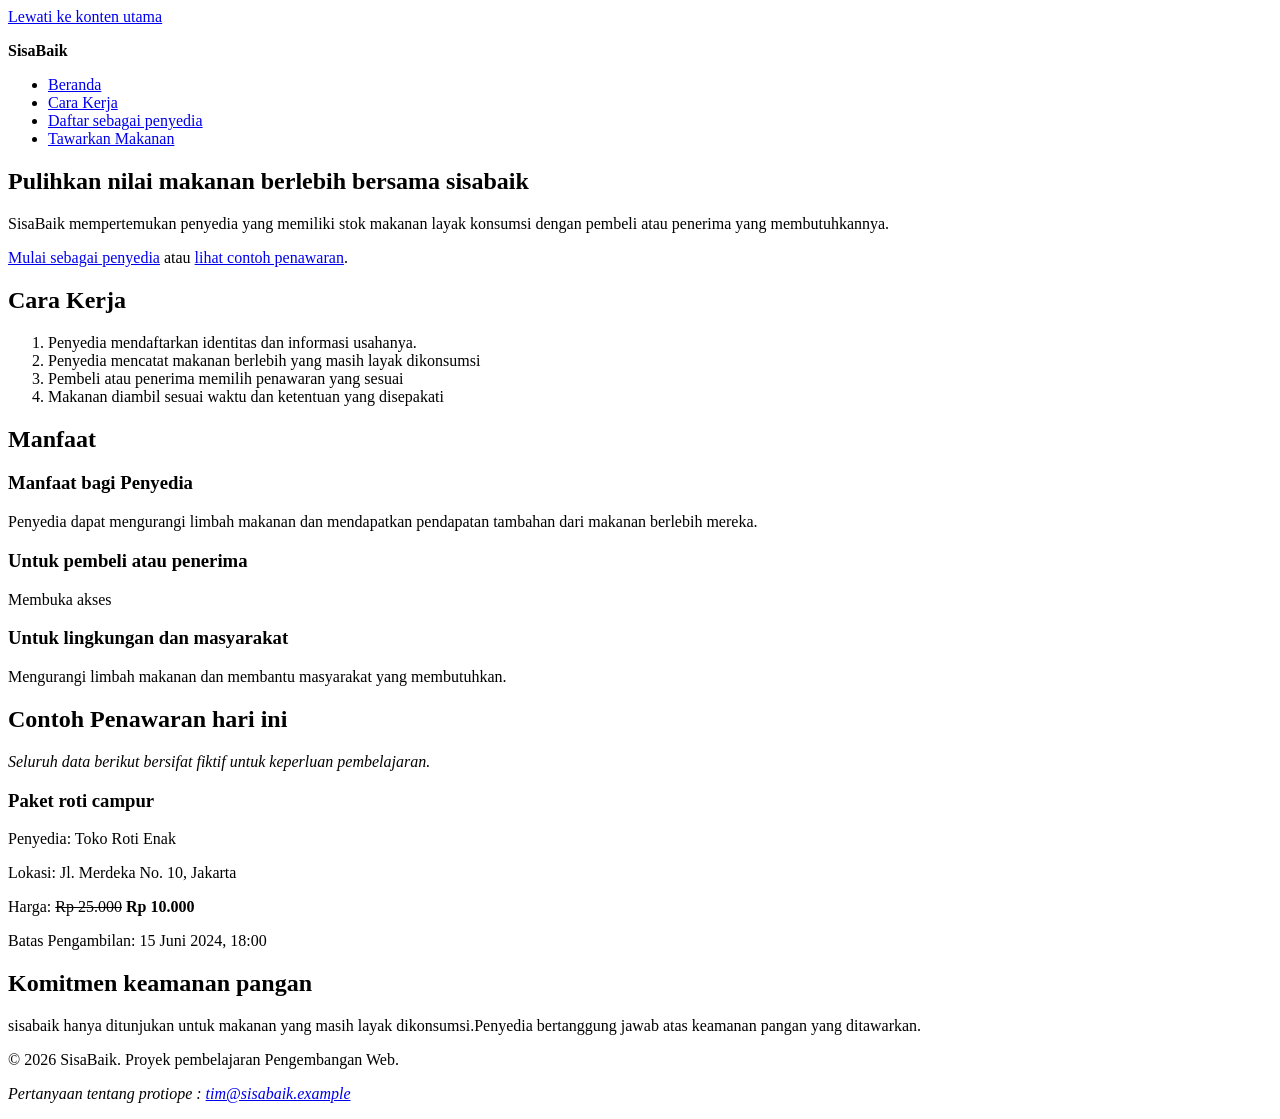
==== index.html @ 89fee858 "feat: add semantic sisabaik information page" ====
<!DOCTYPE html>
<html lang="id">
    <head
    <meta charset="UTF-8">
    <meta name="viewport" content="width=device-width, initial-scale=1.0">
    <meta
    name="description" content="SisaBaik membantu penyedia menawarkan makanan berlebih agar tetap bernilai, terjangkau, dan tidak terbuang">
    <title>Beranda | SisaBaik</title>
    </head>
    <body>
        <a href="#Konten-utama">Lewati ke konten utama</a>

        <header>
            <p><strong>SisaBaik</strong></p>
            <nav aria-label="Navigasi utama">
                <ul>
                    <li><a href="index.html" aria-current="page">Beranda</a></li>
                    <li><a href="#cara-kerja">Cara Kerja</a></li>
                    <li><a href="daftar-penyedia.html">Daftar sebagai penyedia</a></li>
                    <li><a href="tawarkan-makanan.html">Tawarkan Makanan</a></li>
                </ul>
            </nav>
        </header>

        <main id="Konten-utama" tabindex="-1">
            <section aria-labelledby="judul-utama">
                <h1 id="judul-utama">Pulihkan nilai makanan berlebih bersama sisabaik</h1>
                <p>SisaBaik mempertemukan penyedia yang memiliki stok makanan layak konsumsi dengan pembeli atau penerima yang membutuhkannya.</p>
                <p>
                    <a href="daftar-penyedia.html">Mulai sebagai penyedia</a> atau <a href="penawaran-contoh.html">lihat contoh penawaran</a>.
                </p>
            </section>

            <section id="cara-kerja" aria-labelledby="judul-cara-kerja">
                <h2 id="judul-cara-kerja">Cara Kerja</h2>
                <ol>
                    <li>Penyedia mendaftarkan identitas dan informasi usahanya.</li>
                    <li>Penyedia mencatat makanan berlebih yang masih layak dikonsumsi</li>
                    <li>Pembeli atau penerima memilih penawaran yang sesuai</li>
                    <li>Makanan diambil sesuai waktu dan ketentuan yang disepakati</li>
                </ol>
            </section>

            <section aria-labelledby="judul-manfaat">
                <h2 id ="judul-manfaat">Manfaat</h2>

                <article>
                    <h3>Manfaat bagi Penyedia</h3>
                    <p>Penyedia dapat mengurangi limbah makanan dan mendapatkan pendapatan tambahan dari makanan berlebih mereka.</p>       
                </article>

            </article>
            <h3>Untuk pembeli atau penerima</h3>
            <p>Membuka akses</p>
        </article>

        <article>
            <h3>Untuk lingkungan dan masyarakat</h3>
            <p>Mengurangi limbah makanan dan membantu masyarakat yang membutuhkan.</p>
        </article>
            </section>

            <section id="penawaran-contoh" aria-labelledby="judul-penawaran-contoh">
                <h2 id="judul-penawaran-contoh">Contoh Penawaran hari ini</h2>
                <p><em>Seluruh data berikut bersifat fiktif untuk keperluan pembelajaran.</em></p>  

                <article>
                    <h3>Paket roti campur</h3>
                    <p>Penyedia: Toko Roti Enak</p>
                    <p>Lokasi: Jl. Merdeka No. 10, Jakarta</p>
                    <p>Harga: <del>Rp 25.000</del> <strong>Rp 10.000</strong></p>
                    <p> Batas Pengambilan:
                        <time datetime="2024-06-15T18:00">15 Juni 2024, 18:00</time>
                    </p>
                </article>
            </section>

            <section aria-labelledby="judul-keamanan">
                <h2 id="judul-keamanan">Komitmen keamanan pangan</h2>
                <p>sisabaik hanya ditunjukan untuk makanan yang masih layak dikonsumsi.Penyedia bertanggung jawab atas keamanan pangan yang ditawarkan.</p>
                </section>
        </main>

        <footer>
            <p>&copy; 2026 SisaBaik. Proyek pembelajaran Pengembangan Web.</p>
            <address>
                <p>Pertanyaan tentang protiope : <a href="mailto:tim@sisabaik.example">tim@sisabaik.example</a>
                    </address>
        </footer>
    </body>
</html>
                    
                


                
            </section>
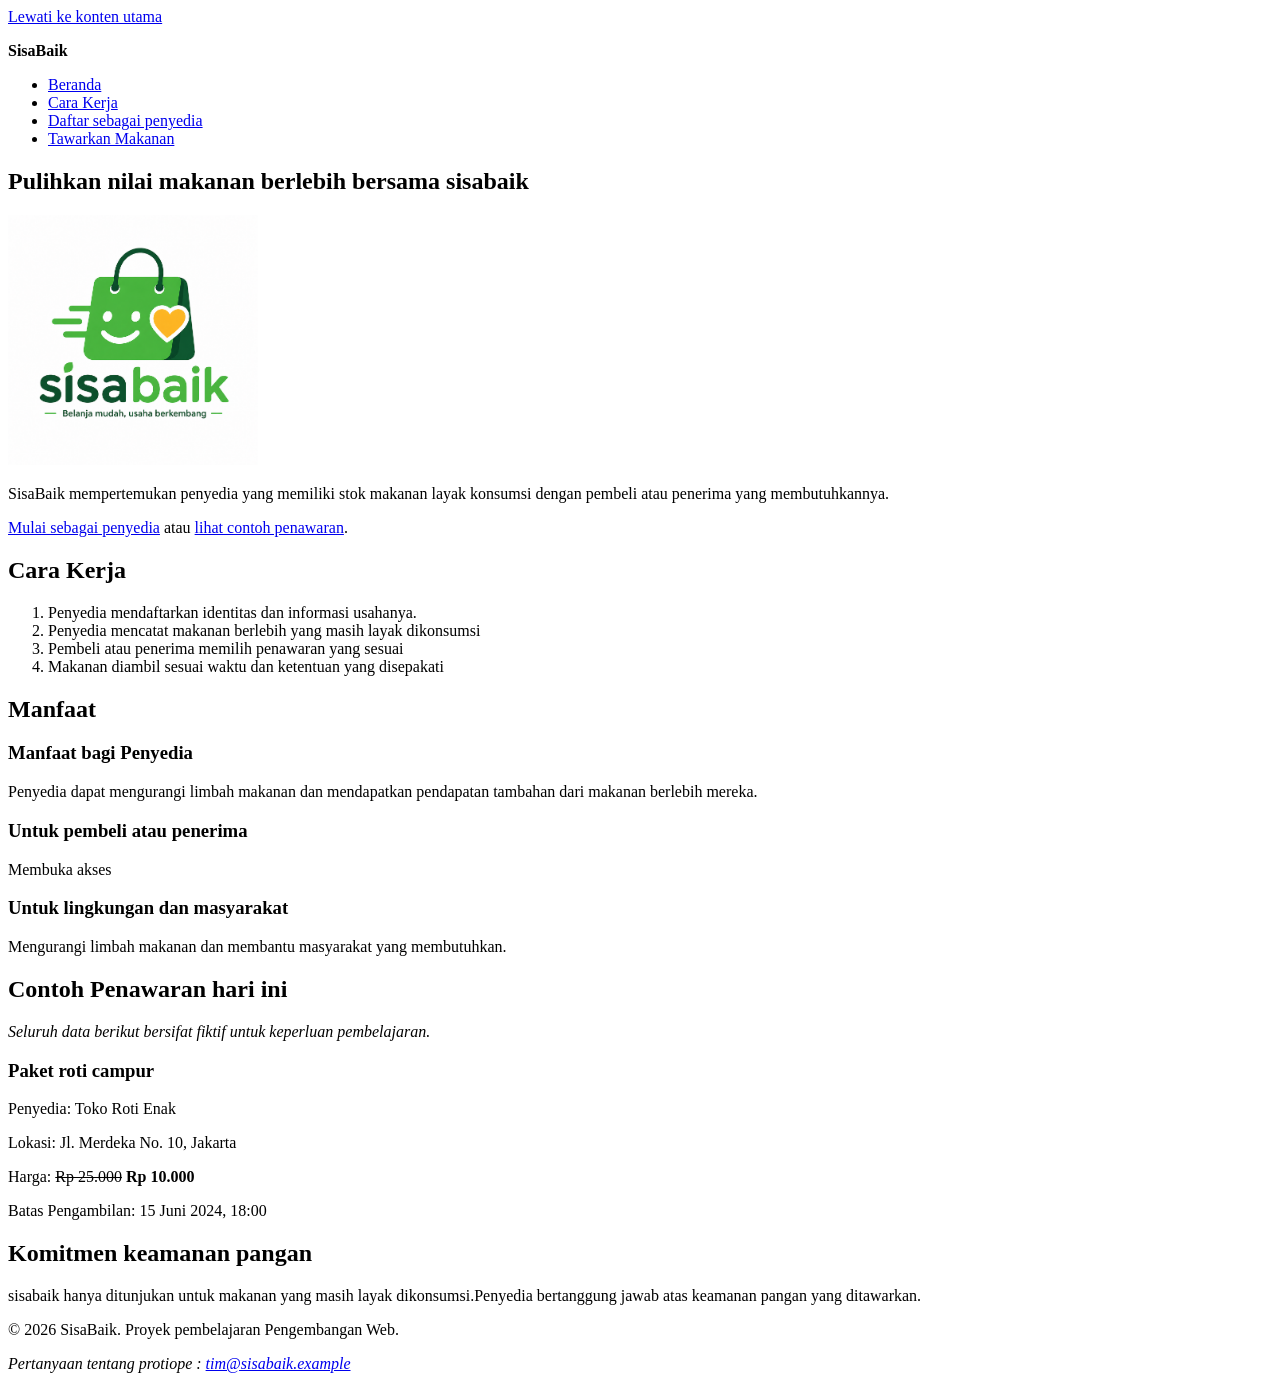
==== commit 687ed889: "fix bug" ====
--- a/index.html
+++ b/index.html
@@ -1,6 +1,6 @@
 <!DOCTYPE html>
 <html lang="id">
-    <head
+    <head>
     <meta charset="UTF-8">
     <meta name="viewport" content="width=device-width, initial-scale=1.0">
     <meta
@@ -25,6 +25,7 @@
         <main id="Konten-utama" tabindex="-1">
             <section aria-labelledby="judul-utama">
                 <h1 id="judul-utama">Pulihkan nilai makanan berlebih bersama sisabaik</h1>
+                <img src="images/logo-sisabaik.png" alt="Logo SisaBaik" width="250">
                 <p>SisaBaik mempertemukan penyedia yang memiliki stok makanan layak konsumsi dengan pembeli atau penerima yang membutuhkannya.</p>
                 <p>
                     <a href="daftar-penyedia.html">Mulai sebagai penyedia</a> atau <a href="penawaran-contoh.html">lihat contoh penawaran</a>.
@@ -49,7 +50,7 @@
                     <p>Penyedia dapat mengurangi limbah makanan dan mendapatkan pendapatan tambahan dari makanan berlebih mereka.</p>       
                 </article>
 
-            </article>
+            <article>
             <h3>Untuk pembeli atau penerima</h3>
             <p>Membuka akses</p>
         </article>
@@ -94,4 +95,4 @@
 
 
                 
-            </section>+            
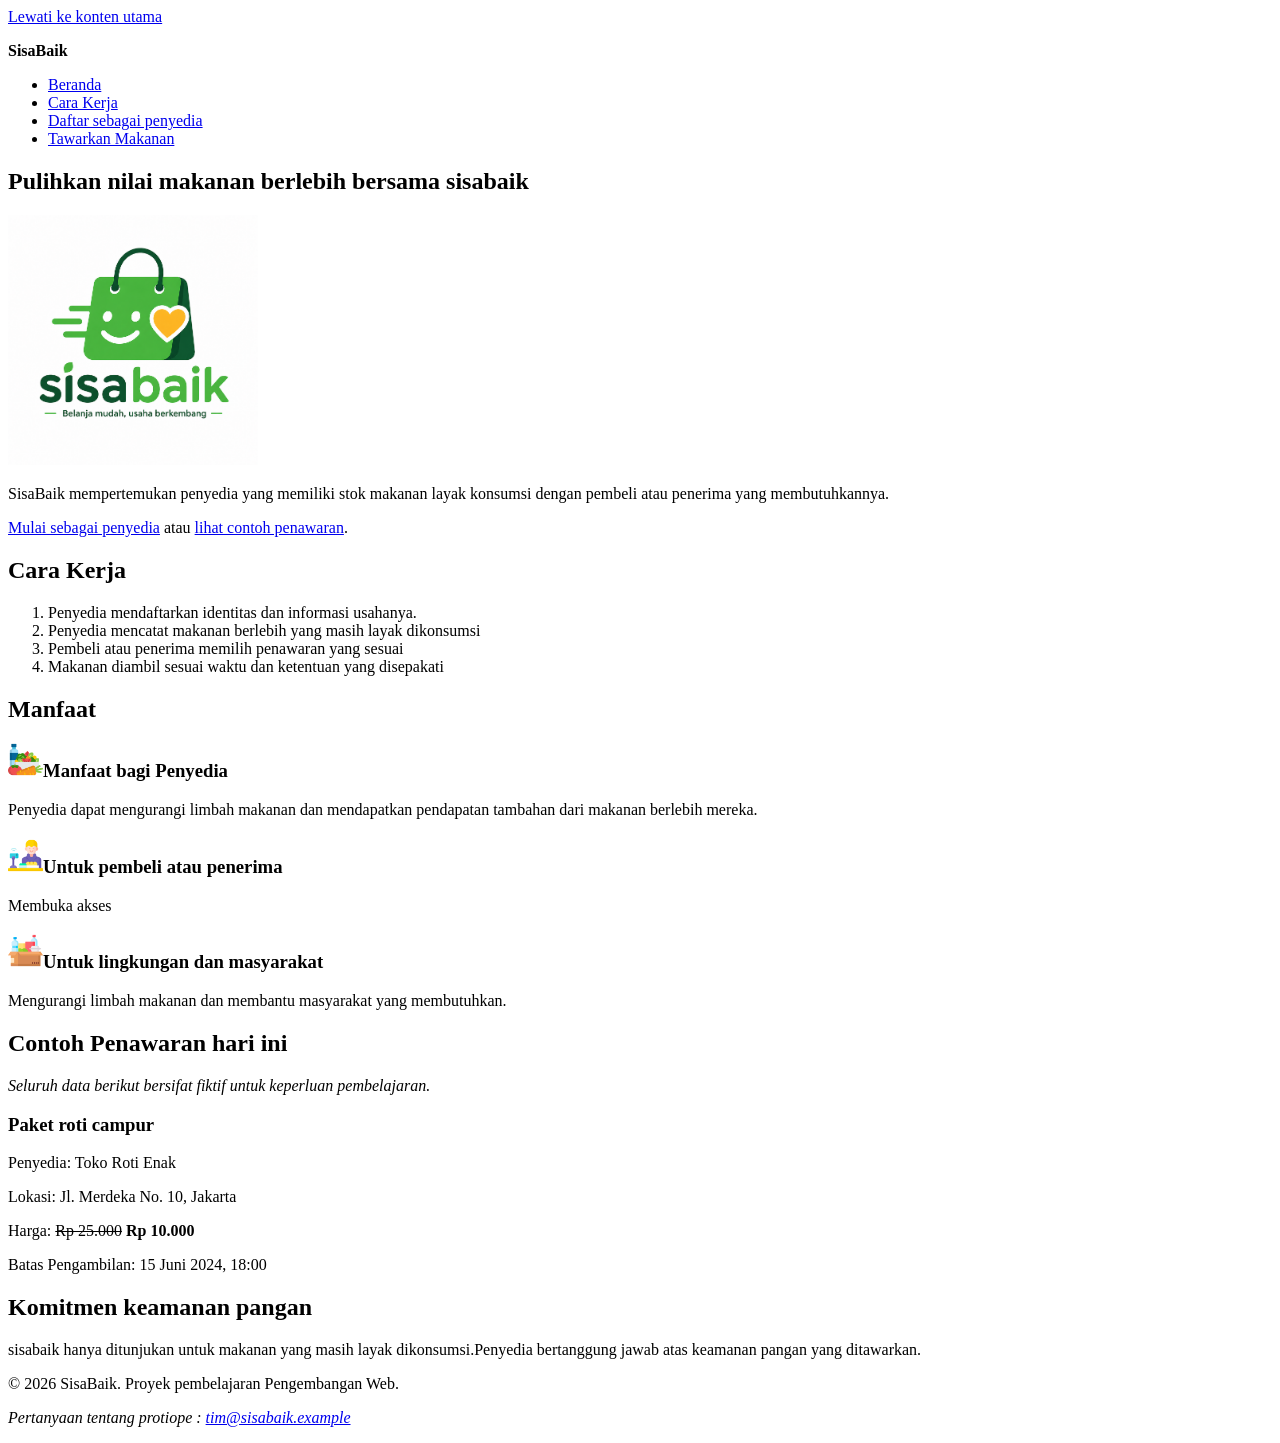
==== commit b814fc32: "fix error" ====
--- a/index.html
+++ b/index.html
@@ -46,17 +46,17 @@
                 <h2 id ="judul-manfaat">Manfaat</h2>
 
                 <article>
-                    <h3>Manfaat bagi Penyedia</h3>
+                    <h3><img src="images/manfaat.png" alt="Logo SisaBaik" width="35">Manfaat bagi Penyedia</h3>
                     <p>Penyedia dapat mengurangi limbah makanan dan mendapatkan pendapatan tambahan dari makanan berlebih mereka.</p>       
                 </article>
 
             <article>
-            <h3>Untuk pembeli atau penerima</h3>
+            <h3><img src="images/pembeli.png" alt="Logo SisaBaik" width="35">Untuk pembeli atau penerima</h3>
             <p>Membuka akses</p>
         </article>
 
         <article>
-            <h3>Untuk lingkungan dan masyarakat</h3>
+            <h3><img src="images/lingkungan.png" alt="Lingkungan" width="35">Untuk lingkungan dan masyarakat</h3>
             <p>Mengurangi limbah makanan dan membantu masyarakat yang membutuhkan.</p>
         </article>
             </section>
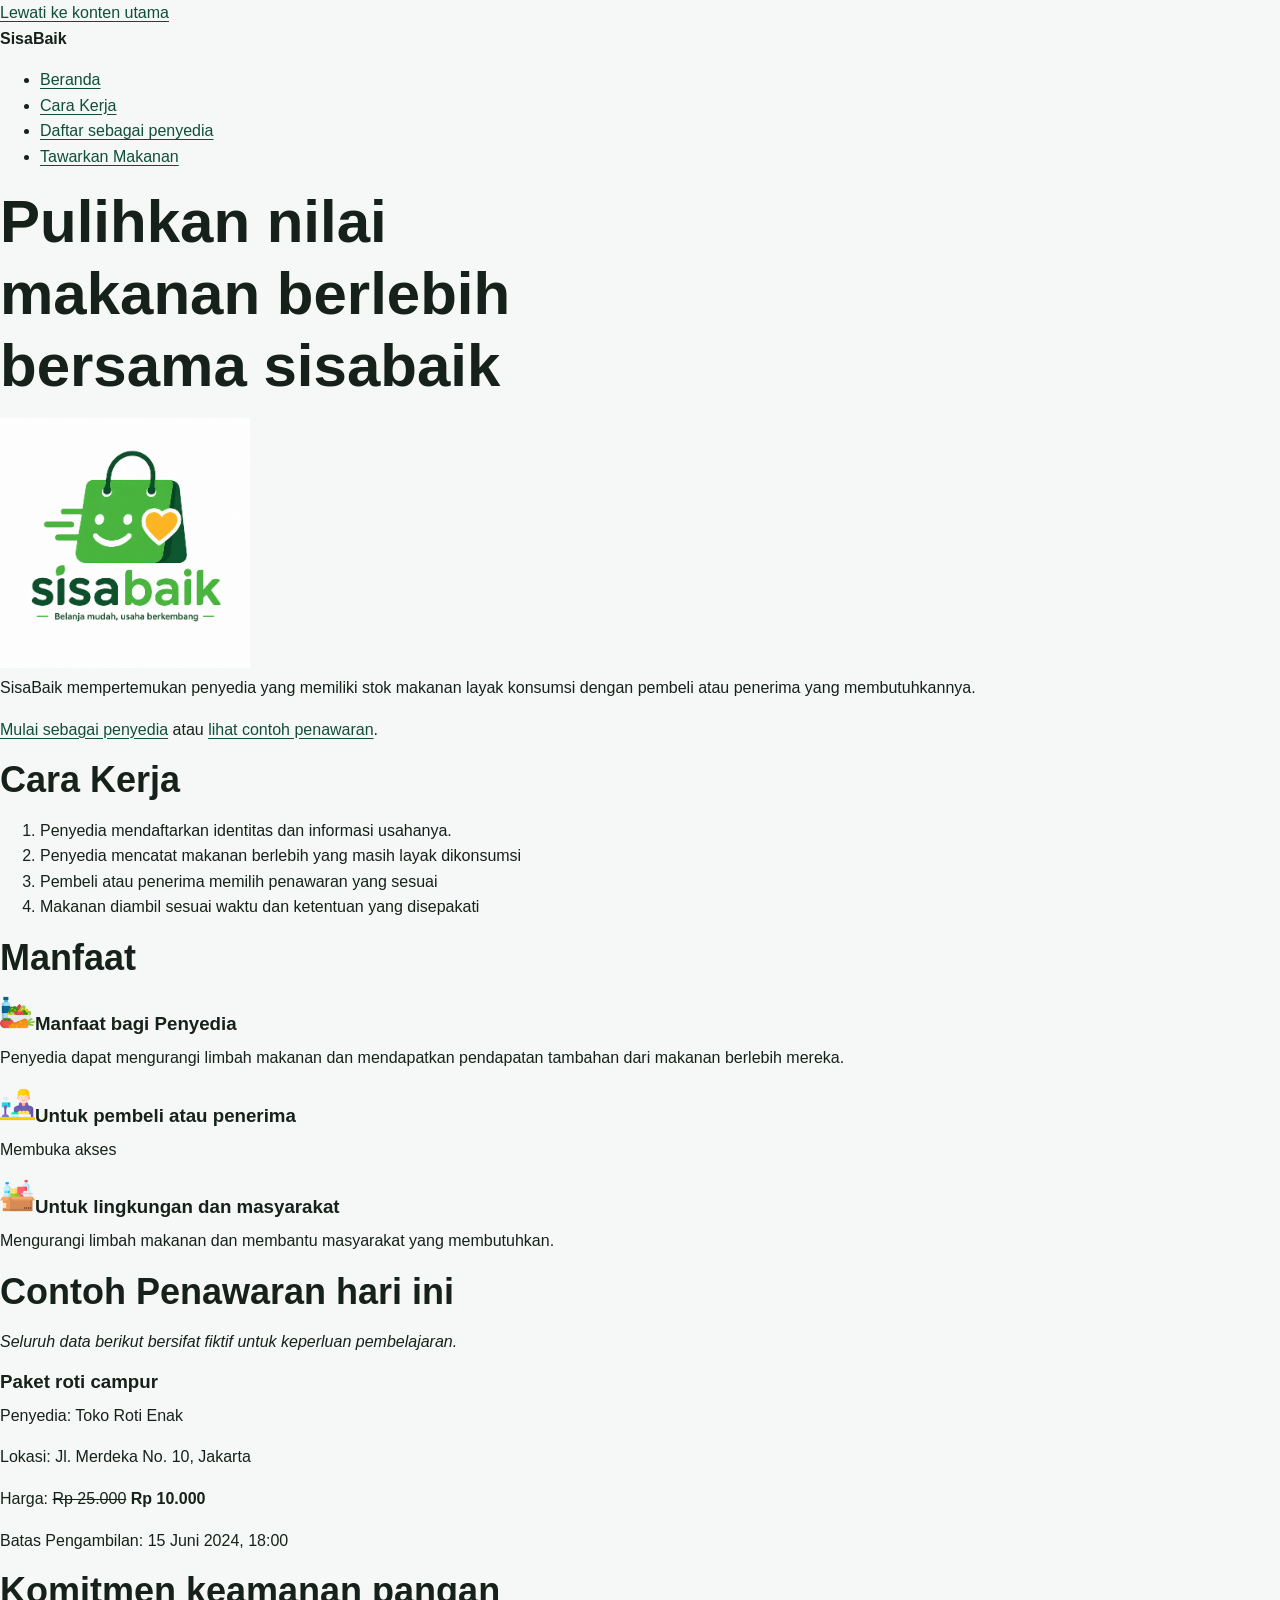
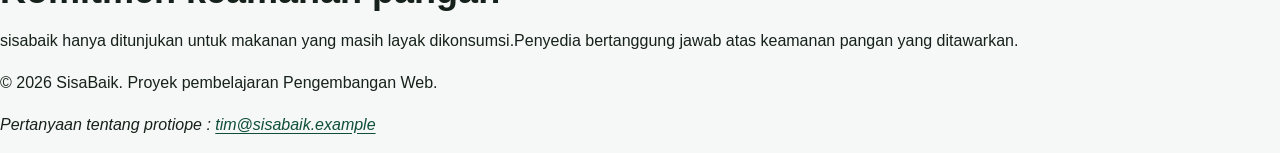
==== commit 5ba1cecd: "feat: add responsive SisaBaik Visual System" ====
--- a/index.html
+++ b/index.html
@@ -6,6 +6,7 @@
     <meta
     name="description" content="SisaBaik membantu penyedia menawarkan makanan berlebih agar tetap bernilai, terjangkau, dan tidak terbuang">
     <title>Beranda | SisaBaik</title>
+    <link rel="stylesheet" href="styles.css">
     </head>
     <body>
         <a href="#Konten-utama">Lewati ke konten utama</a>
--- a/styles.css
+++ b/styles.css
@@ -0,0 +1,422 @@
+:root{
+    --color-primary: #176b4d;
+    --color-primary-dark: #0f4f39;
+    --color-primary-soft: #e8f5ef;
+    --color-accent: #f2b84b;
+    --color-text: #17211b;
+    --color-muted: #52615a;
+    --color-surface: #ffffff;
+    --color-background: #f5f8f6;
+    --color-border: #cbd8d1;
+    --color-danger: #a52a2a;
+    --shadow-card: 0 0.5rem 1.5rem rgb(23 33 27 / 10%);
+    --radius-small: 0.5 rem;
+    --radius-medium: 0.9 rem;
+    --radius-large: 1.4 rem;
+    --content-width: 72rem;
+}
+
+*,
+*::before,
+*::after {
+    box-sizing: border-box;
+}   
+
+html {
+    scroll-behavior: smooth;
+}
+
+body {
+    margin: 0;
+    background: var(--color-background);
+    color: var(--color-text);
+    font-family: Arial, Helvetica, sans-serif;
+    font-size: 1rem;
+    line-height: 1.6;
+}
+
+h1,
+h2,
+h3,
+p{
+    margin-block-start: 0;
+}
+
+h1,
+h2,
+h3 {
+    line-height: 1.2;
+}
+
+h1 {
+    max-width: 18ch;
+    margin-block-end: 1rem;
+    font-size: clamp(2rem, 7vw, 3.75rem);
+}
+
+h2 {
+    margin-block-end: 1rem;
+    font-size: clamp(1.5rem, 4vw, 2.25rem);
+}
+
+h3 {
+    margin-block-end: 0.6rem;
+    font-size: 1.2 rem;
+}
+
+a {
+    color: var(--color-primary-dark);
+    text-underline-offset: 0.2em;
+}
+
+a:hover {
+    text-decoration-thickness: 0.18em;
+}
+
+:focus-visible {
+    outline: 0.2rem solid var(--color-accent);
+    outline-offset: 0.2rem;
+}
+
+.skip-link {
+    position:absolute;
+    inset-block-start: 0.5rem;
+    inset-inline-start: 0.5rem;
+    z-index: 100;
+    padding: 0.7rem 1rem;
+    border-radius: var(--radius-small);
+    background: var(--color-text);
+    color: var(--color-surface);
+    transform: translateY(-180%);
+}
+
+.skip-link:focus {
+    transform: translateY(0);
+}
+
+.container {
+    width: min(100% -2rem. var(--content-width));
+    margin-inline: auto;
+}
+
+.site-header {
+    background: var(--color-surface);
+    border-block-end: 0.0625rem solid var(--color-border);
+}
+
+.header-layout {
+    display: flex;
+    flex-direction: column;
+    gap: 0.75rem;
+    padding-block: 1rem;
+}
+
+.brand {
+    margin: 0;
+    color:var(--color-primary-dark);
+    font-size: 1.4rem;
+    font-weight: 700;
+}
+
+.nav-list {
+    display: flex;
+    flex-wrap: wrap;
+    gap 0.5rem 1 rem;
+    margin: 0;
+    padding: 0;
+    list-style: none;
+}
+
+.nav-list a {
+    display: inline-block;
+    padding-block: 0.35rem;
+    font-weight: 700;
+}
+
+.nav-list a[aria-current="page"] {
+    color: var(--color-primary);
+    text-decoration-thickness: 0.2rem ;
+}
+
+.hero {
+    padding-block: clamp(3rem, 10vw, 7rem);
+    background: linear-gradient(135deg, rgb(232 245 239 / 95%), rgb(255 255 255 / 92%));
+}
+
+.hero-layout {
+     display: grid;
+     gap: 2rem;
+     align-items: center;
+}
+
+.eyebrow {
+    margin-block-end: 0.5rem;
+    color: var(--color-primary-dark);
+    font-weight: 700;
+    letter-spacing: 0.05em;
+    text-transform: uppercase;
+}
+
+.lead {
+    max-width: 62ch;
+    color: var(--color-muted);
+    font-size: 1.1rem;
+}
+
+.hero-panel {
+    padding: 1.5rem;
+    border: 0.0625rem solid var(--color-border);
+    border-radius: var(--radius-large);
+    background: var(--color-surface);
+    box-shadow: var(--shadow-card);
+}
+
+.hero-panel strong {
+    display: block;
+    color: var(--color-primary-dark);
+    font-size: 2rem;
+}
+
+.button-group,
+.form-actions {
+    display: flex;
+    flex-wrap: wrap;
+    gap: 0.75rem;
+    align-items: center;
+}
+
+.button {
+    display: inline-block;
+    padding: 0.75rem 1rem;
+    border: 0.125rem solid var(--color-primary);
+    border-radius: var(--radius-small);
+    background: var(--color-primary);
+    color: var(--color-surface);
+    font: inherit;
+    font-weight: 700;
+    line-height: 1.2;
+    text-decoration: none;
+    cursor: pointer;
+}
+
+.button:hover {
+    background: var(--color-primary-dark);
+    background-color: var(--color-primary-dark);
+}
+
+.button-secondary {
+    background: transparent;
+    color: var(--color-primary-dark);
+}
+
+.section {
+    padding-block: clamp(2.5rem, 7vw, 5rem);
+}
+
+.section-alt {
+    background: var(--color-surface);
+}
+
+.section-intro {
+    max-width: 65ch;
+    color: var(--color-muted);
+}
+
+.steps-grid,
+.benefit-grid,
+.offer-grid {
+    display: grid;
+    grid-template-columns: 1fr;
+    gap: 1rem;
+}
+
+.card {
+    padding: 1.25rem;
+    border: 0.0625rem solid var(--color-border);
+    border-radius: var(--radius-medium);
+    background: var(--color-surface);
+    box-shadow: var(--shadow-card);
+}
+
+.step-number {
+    display: inline-grid;
+    width: 2.25rem;
+    height: 2.25rem;
+    margin-block-end: 0.75rem;
+    place-items: center;
+    border-radius: 50%;
+    background: var(--color-primary-soft);
+    color: var(--color-primary-dark);
+    font-weight: 700;
+}
+
+.offer-card {
+    display: flex;
+    flex-direction: column;
+    overflow: hidden;
+    border: 0.0625rem solid var(--color-border);
+    border-radius: var(--radius-medium);
+    background: var(--color-surface);
+    box-shadow: var(--shadow-card);
+}
+
+.offer-card__visual {
+    min-height: 8rem;
+    background: linear-gradient(135deg, var(--color-primary), var(--color-primary-dark));
+}
+
+.offer-card__content {
+    display: flex;
+    flex: 1;
+    flex-direction: column;
+    padding: 1.25rem;
+}
+
+.offer-card__meta {
+    color: var(--color-muted);
+}
+
+.offer-card__price {
+    margin-block-start: auto;
+    font-size: 1.15rem;
+}
+
+.badge {
+    display: inline-block;
+    width fit-content;
+    margin-block-end: 0.75rem;
+    padding: 0.25rem 0.6rem;
+    border-radius : 999px;
+    background: var(--color-primary-soft);
+    font-size: 0.85rem;
+    font-weight: 700;
+}
+
+.notice {
+    padding: 1rem;
+    border-inline-start:  0.3rem solid var(--color-primary);
+    border-radius: var(--radius-small);
+    background: var(--color-primary-soft);
+}
+
+.page-heading{
+    padding-block: clamp (2.5re, 7vw, 5rem) 2rem;
+}
+
+.form-card {
+    max-width: 56rem;
+    margin-block-end: 3rem;
+    padding: clamp (1rem, 4vw, 2rem);
+    border: 0.0625rem solid var(--color-border);
+    border-radius: var(--radius-large);
+    background: var(--color-surface);
+    box-shadow: var(--shadow-card);
+}
+
+.form-section {
+    margin: 0 0 1.5rem;
+    padding: 1.25rem;
+    border: 0.0625rem solid var(--color-border);
+    border-radius: var(--radius-medium);
+}
+
+.form-section legend {
+    padding-inline: 0.4rem;
+    color: var(--color-primary-dark);
+    font-size: 1.1rem;
+    font-weight: 700;
+}
+
+label {
+    display: inline-block;
+    margin-block-end: 0.35rem;
+    font-weight: 700;
+}
+
+input,
+select,
+textarea {
+    width: 100%;
+    padding: 0.7rem 0.75rem;
+    border: 0.0625rem solid #809087;
+    border-radius: var(--radius-medium);
+    background: var(--color-surface);
+    color: var(--color-text);
+    font: inherit;
+}
+
+textarea {
+    resize: vertical;
+}
+
+input:focus,
+select:focus,
+textarea:focus {
+    border-color: var(--color-primary-dark);
+}
+
+input[type="checkbox"],
+input[type="radio"] {
+    width: 1.1rem;
+    height: 1.1rem;
+    margin: 0.2rem 0 0;
+    accent-color: var(--color-primary);
+}
+
+.required-note {
+    color: var(--color-muted);
+}
+
+.site-footer {
+    padding-block: 2rem;
+    background: var(--color-primary-dark);
+    color: var(--color-surface);
+}
+
+.site-footer a{
+    color: var(--color-surface);
+}
+
+.footer-layout p,
+.footer-layout address {
+    margin: 0;
+}
+
+@media (min-width: 48rem) {
+    .header-layout {
+        flex-direction: row;
+        justify-content: space-between;
+        align-items: center;
+    }
+
+    .hero-layout {
+        grid-template-columns: minmax(0, 1.5fr) minmax(15rem, 0.7fr);
+    }
+
+    .steps-grid,
+    .benefit-grid {
+        grid-template-columns: repeat(2, minmax(0, 1fr));
+    }
+
+    .offer-grid {
+        grid-template-columns: repeat(2, minmax(0, 1fr));
+    }
+
+    .footer-layout {
+        flex-direction: row;
+        justify-content: space-between;
+        align-items: center;
+    }
+}
+
+@media (min-width: 68rem) {
+    .offer-grid {
+        grid-template-columns: repeat(3, minmax(0, 1fr));
+    }
+}
+
+@media (prefers-reduced-motion: reduce) {
+    html {
+        scroll-behavior: auto;
+    }
+}
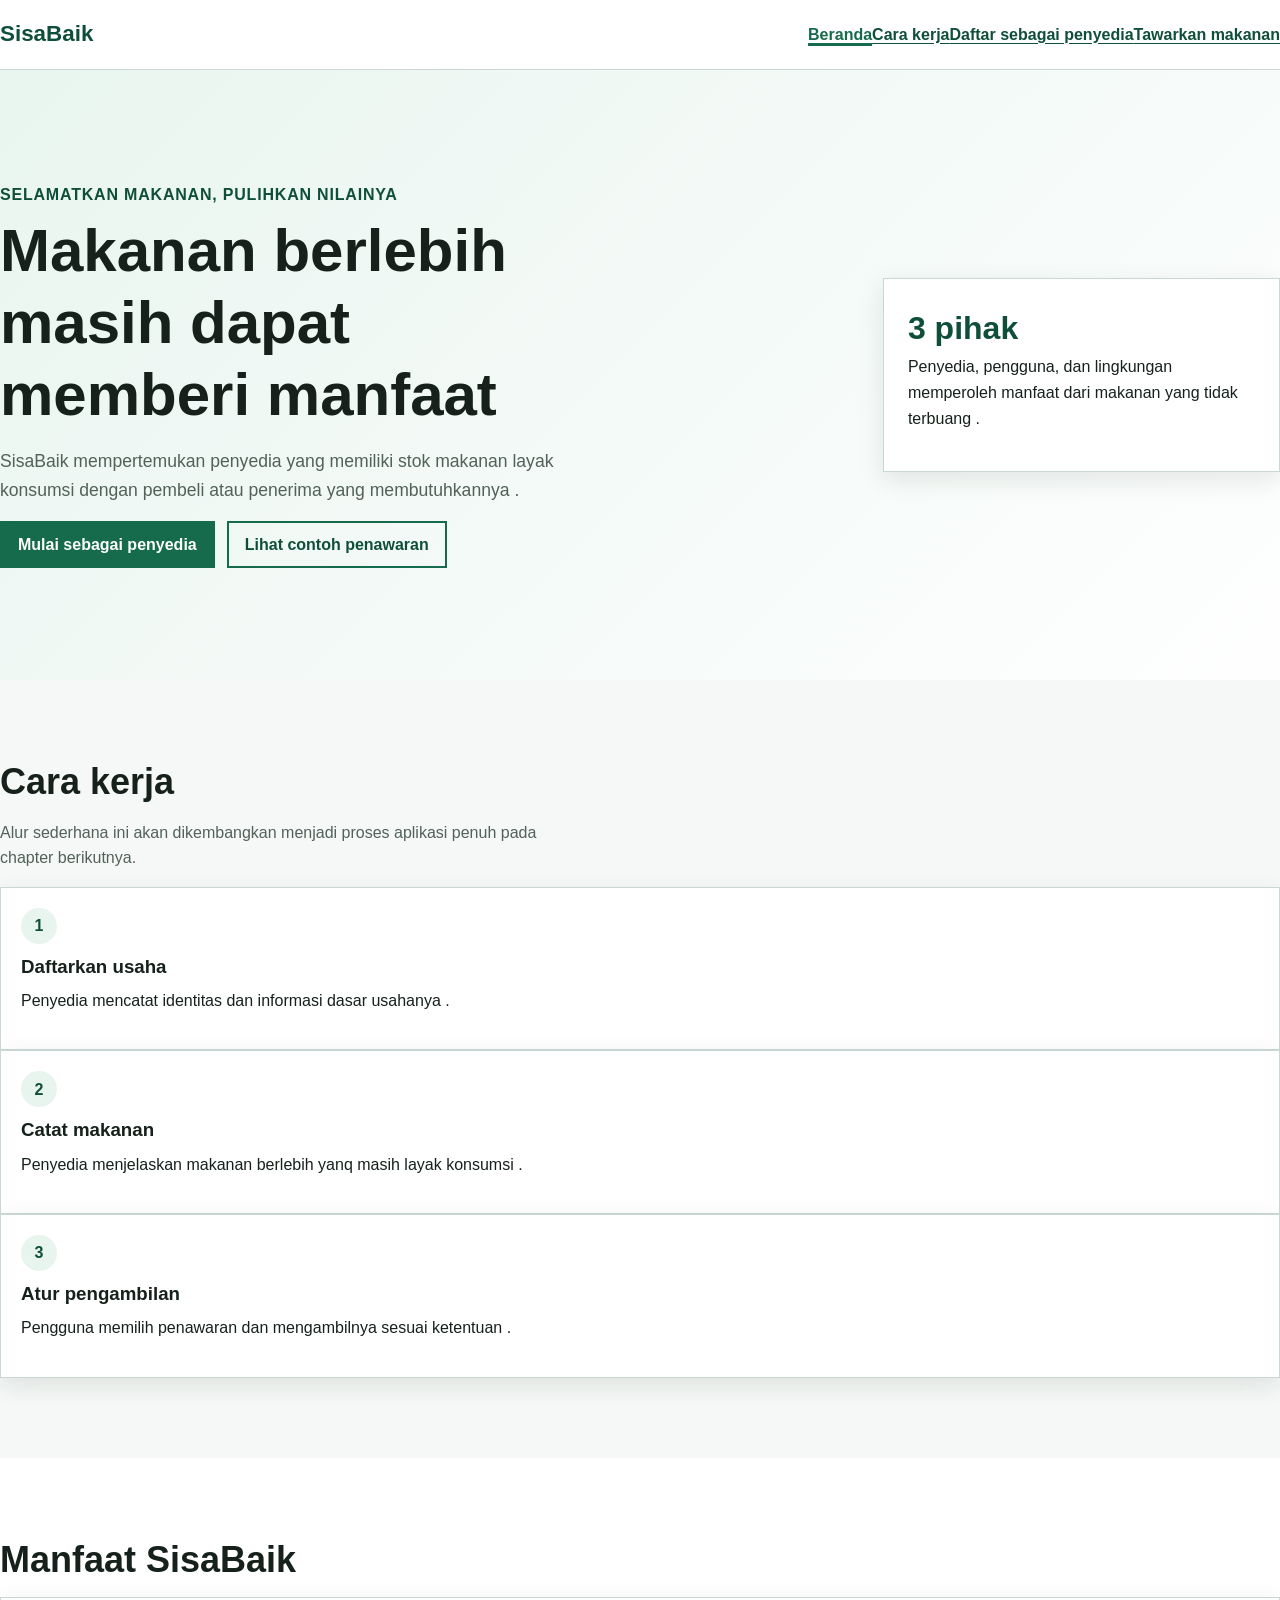
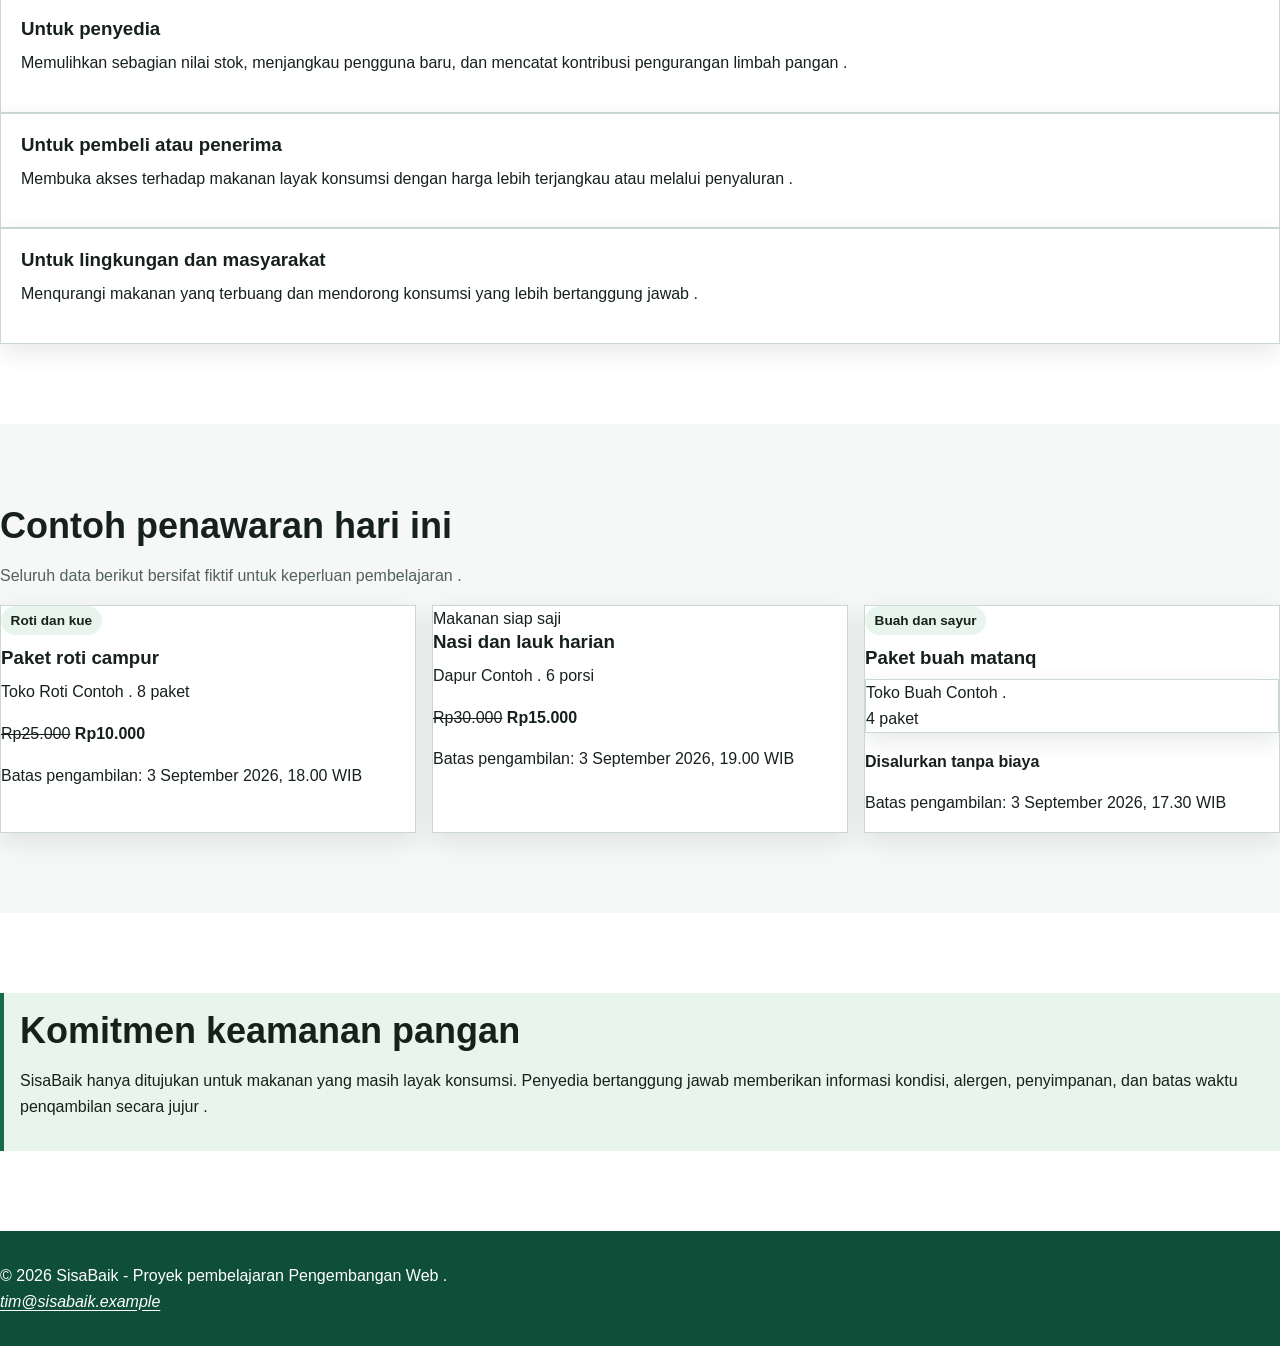
==== commit 3cd3349f: "style: apply responsive layout to SisaBaik Pages" ====
--- a/index.html
+++ b/index.html
@@ -1,99 +1,165 @@
-<!DOCTYPE html>
+<!doctype html>
 <html lang="id">
-    <head>
-    <meta charset="UTF-8">
-    <meta name="viewport" content="width=device-width, initial-scale=1.0">
-    <meta
-    name="description" content="SisaBaik membantu penyedia menawarkan makanan berlebih agar tetap bernilai, terjangkau, dan tidak terbuang">
+  <head>
+    <meta charset="utf-8">
+    <meta name="viewport" content="width=device-width, initial-scale=1">
+    <meta name="description" content="SisaBaik membantu penyedia menawarkan makanan berlebih agar tetap bernilai,
+terjanqkau, dan tidak terbuanq.">
     <title>Beranda | SisaBaik</title>
     <link rel="stylesheet" href="styles.css">
-    </head>
-    <body>
-        <a href="#Konten-utama">Lewati ke konten utama</a>
+  </head>
 
-        <header>
-            <p><strong>SisaBaik</strong></p>
-            <nav aria-label="Navigasi utama">
-                <ul>
-                    <li><a href="index.html" aria-current="page">Beranda</a></li>
-                    <li><a href="#cara-kerja">Cara Kerja</a></li>
-                    <li><a href="daftar-penyedia.html">Daftar sebagai penyedia</a></li>
-                    <li><a href="tawarkan-makanan.html">Tawarkan Makanan</a></li>
-                </ul>
-            </nav>
-        </header>
+  <body>
+    <a class="skip-link" href="#konten-utama">Lewati ke konten utama</a>
 
-        <main id="Konten-utama" tabindex="-1">
-            <section aria-labelledby="judul-utama">
-                <h1 id="judul-utama">Pulihkan nilai makanan berlebih bersama sisabaik</h1>
-                <img src="images/logo-sisabaik.png" alt="Logo SisaBaik" width="250">
-                <p>SisaBaik mempertemukan penyedia yang memiliki stok makanan layak konsumsi dengan pembeli atau penerima yang membutuhkannya.</p>
-                <p>
-                    <a href="daftar-penyedia.html">Mulai sebagai penyedia</a> atau <a href="penawaran-contoh.html">lihat contoh penawaran</a>.
-                </p>
-            </section>
+    <header class="site-header">
+      <div class="container header-layout">
+        <p class="brand">SisaBaik</p>
+        <nav aria-label="Naviqasi utama">
+          <ul class="nav-list">
+            <li><a href="index.html" aria-current="page">Beranda</a></li>
+            <li><a href="#cara-kerja">Cara kerja</a></li>
+            <li><a href="daftar-penyedia.html">Daftar sebagai penyedia</a></li>
+            <li><a href="tawarkan-makanan.html">Tawarkan makanan</a></li>
+          </ul>
+        </nav>
+      </div>
+    </header>
 
-            <section id="cara-kerja" aria-labelledby="judul-cara-kerja">
-                <h2 id="judul-cara-kerja">Cara Kerja</h2>
-                <ol>
-                    <li>Penyedia mendaftarkan identitas dan informasi usahanya.</li>
-                    <li>Penyedia mencatat makanan berlebih yang masih layak dikonsumsi</li>
-                    <li>Pembeli atau penerima memilih penawaran yang sesuai</li>
-                    <li>Makanan diambil sesuai waktu dan ketentuan yang disepakati</li>
-                </ol>
-            </section>
+    <main id="konten-utama" tabindex="-1">
+      <section class="hero" aria-labelledby="judul-utama">
+        <div class="container hero-layout">
+          <div>
+            <p class="eyebrow">Selamatkan makanan, pulihkan nilainya</p>
+            <h1 id="judul-utama">Makanan berlebih masih dapat memberi manfaat</h1>
+            <p class="lead">SisaBaik mempertemukan penyedia yang memiliki stok makanan layak konsumsi dengan pembeli
+atau penerima yang membutuhkannya .</p>
+            <div class="button-group">
+              <a class="button" href="daftar-penyedia.html">Mulai sebagai penyedia</a>
+              <a class="button button-secondary" href="#penawaran-contoh">Lihat contoh penawaran</a>
+          </div>
+    </div>
 
-            <section aria-labelledby="judul-manfaat">
-                <h2 id ="judul-manfaat">Manfaat</h2>
+    <aside class="hero-panel" aria-label="Ringkasan manfaat SisaBaik">
+      <strong>3 pihak</strong>
+      <p>Penyedia, pengguna, dan lingkungan memperoleh manfaat dari makanan yang tidak terbuang .</p>
+    </aside>
+  </div>
+</section>
 
-                <article>
-                    <h3><img src="images/manfaat.png" alt="Logo SisaBaik" width="35">Manfaat bagi Penyedia</h3>
-                    <p>Penyedia dapat mengurangi limbah makanan dan mendapatkan pendapatan tambahan dari makanan berlebih mereka.</p>       
-                </article>
+<section class="section" id="cara-kerja" aria-labelledby="judul-cara-kerja">
+  <div class="container">
+    <h2 id="judul-cara-kerja">Cara kerja</h2>
+    <p class="section-intro">Alur sederhana ini akan dikembangkan menjadi proses aplikasi penuh pada chapter
+berikutnya. </p>
+    <div class="steps-qrid">
+      <article class="card">
+        <span class="step-number" aria-hidden="true">1</span>
+        <h3>Daftarkan usaha</h3>
+        <p>Penyedia mencatat identitas dan informasi dasar usahanya .</p>
+      </article>
+    
+      <article class="card">
+        <span class="step-number" aria-hidden="true">2</span>
+        <h3>Catat makanan</h3>
+        <p>Penyedia menjelaskan makanan berlebih yanq masih layak konsumsi .</p>
+      </article>
 
-            <article>
-            <h3><img src="images/pembeli.png" alt="Logo SisaBaik" width="35">Untuk pembeli atau penerima</h3>
-            <p>Membuka akses</p>
-        </article>
+      <article class="card">
+        <span class="step-number" aria-hidden="true">3</span>
+        <h3>Atur pengambilan</h3>
+        <p>Pengguna memilih penawaran dan mengambilnya sesuai ketentuan .</p>
+      </article>
+    </div>
+  </div>
+</section>
 
-        <article>
-            <h3><img src="images/lingkungan.png" alt="Lingkungan" width="35">Untuk lingkungan dan masyarakat</h3>
-            <p>Mengurangi limbah makanan dan membantu masyarakat yang membutuhkan.</p>
-        </article>
-            </section>
+<section class="section section-alt" aria-labelledby="judul-manfaat">
+  <div class="container">
+    <h2 id="judul-manfaat">Manfaat SisaBaik</h2>
 
-            <section id="penawaran-contoh" aria-labelledby="judul-penawaran-contoh">
-                <h2 id="judul-penawaran-contoh">Contoh Penawaran hari ini</h2>
-                <p><em>Seluruh data berikut bersifat fiktif untuk keperluan pembelajaran.</em></p>  
+<div class="benefit-qrid">
+  <article class="card">
+    <h3>Untuk penyedia</h3>
+    <p>Memulihkan sebagian nilai stok, menjangkau pengguna baru, dan mencatat kontribusi pengurangan limbah
+pangan .</p>
+  </article>
 
-                <article>
-                    <h3>Paket roti campur</h3>
-                    <p>Penyedia: Toko Roti Enak</p>
-                    <p>Lokasi: Jl. Merdeka No. 10, Jakarta</p>
-                    <p>Harga: <del>Rp 25.000</del> <strong>Rp 10.000</strong></p>
-                    <p> Batas Pengambilan:
-                        <time datetime="2024-06-15T18:00">15 Juni 2024, 18:00</time>
-                    </p>
-                </article>
-            </section>
+  <article class="card">
+    <h3>Untuk pembeli atau penerima</h3>
+    <p>Membuka akses terhadap makanan layak konsumsi dengan harga lebih terjangkau atau melalui
+penyaluran .</p>
+  </article>
 
-            <section aria-labelledby="judul-keamanan">
-                <h2 id="judul-keamanan">Komitmen keamanan pangan</h2>
-                <p>sisabaik hanya ditunjukan untuk makanan yang masih layak dikonsumsi.Penyedia bertanggung jawab atas keamanan pangan yang ditawarkan.</p>
-                </section>
-        </main>
+  <article class="card">
+    <h3>Untuk lingkungan dan masyarakat</h3>
+    <p>Menqurangi makanan yanq terbuang dan mendorong konsumsi yang lebih bertanggung jawab .</p>
+  </article>
+</div>
+</div>
+</section>
 
-        <footer>
-            <p>&copy; 2026 SisaBaik. Proyek pembelajaran Pengembangan Web.</p>
-            <address>
-                <p>Pertanyaan tentang protiope : <a href="mailto:tim@sisabaik.example">tim@sisabaik.example</a>
-                    </address>
-        </footer>
-    </body>
-</html>
-                    
-                
+<section class="section" id="penawaran-contoh" aria-labelledby="judul-penawaran">
+  <div class="container">
+    <h2 id="judul-penawaran">Contoh penawaran hari ini</h2>
+    <p class="section-intro">Seluruh data berikut bersifat fiktif untuk keperluan pembelajaran .</p>
 
+    <div class="offer-grid">
+      <article class="offer-card">
+        <div class="offer-card_visual" aria-hidden="true"></div>
+        <div class="offer-card_content">
+          <span class="badge">Roti dan kue</span>
+          <h3>Paket roti campur</h3>
+          <p class="offer-card_meta">Toko Roti Contoh . <data value="8">8 paket</data></p>
+          <p class="offer-card_price"><del>Rp25.000</del> <strong>Rp10.000</strong></p>
+          <p>Batas pengambilan: <time datetime ="2026-09-03T18:00:00+07:00">3 September 2026, 18.00
+WIB</time></p>
+        </div>
+      </article>
 
-                
-            +      <article class="offer-card">
+        <div class="offer-card_visual" aria-hidden="true"></div>
+        <div class="offer-card_content">
+          <span class="badqe">Makanan siap saji</span>
+<h3>Nasi dan lauk harian</h3>
+<p class="offer-card_meta">Dapur Contoh . <data value="6">6 porsi</data></p>
+<p class="offer-card_price"><del>Rp30.000</del> <strong>Rp15.000</strong></p>
+<p>Batas pengambilan: <time datetime="2026-09-03T19:00:00+07:00">3 September 2026, 19.00 WIB</time></p>
+</div>
+</article>
+
+<article class="offer-card">
+  <div class="offer-card_visual" aria-hidden="true"></div>
+  <div class="offer-card_content">
+    <span class="badge">Buah dan sayur</span>
+    <h3>Paket buah matanq</h3>
+    <p class="offer-card __ meta">Toko Buah Contoh . <data value="4">4 paket</data></p>
+    <p class="offer-card_price"><strong>Disalurkan tanpa biaya</strong></p>
+    <p>Batas pengambilan: <time datetime="2026-09-03T17:30:00+07:00">3 September 2026, 17.30 WIB</time></p>
+  </div>
+</article>
+</div>
+</div>
+</section>
+
+<section class="section section-alt" aria-labelledby="judul-keamanan">
+  <div class="container">
+    <div class="notice">
+      <h2 id="judul-keamanan">Komitmen keamanan pangan</h2>
+      <p>SisaBaik hanya ditujukan untuk makanan yang masih layak konsumsi. Penyedia bertanggung jawab memberikan
+informasi kondisi, alergen, penyimpanan, dan batas waktu penqambilan secara jujur .</p>
+    </div>
+  </div>
+</section>
+</main>
+
+<footer class="site-footer">
+  <div class="container footer-layout">
+    <p>&copy; 2026 SisaBaik - Proyek pembelajaran Pengembangan Web .</p>
+    <address>
+      <a href="mailto:tim@sisabaik.example">tim@sisabaik.example</a>
+    </address>
+  </div>
+</footer>
+</body>
+</html>
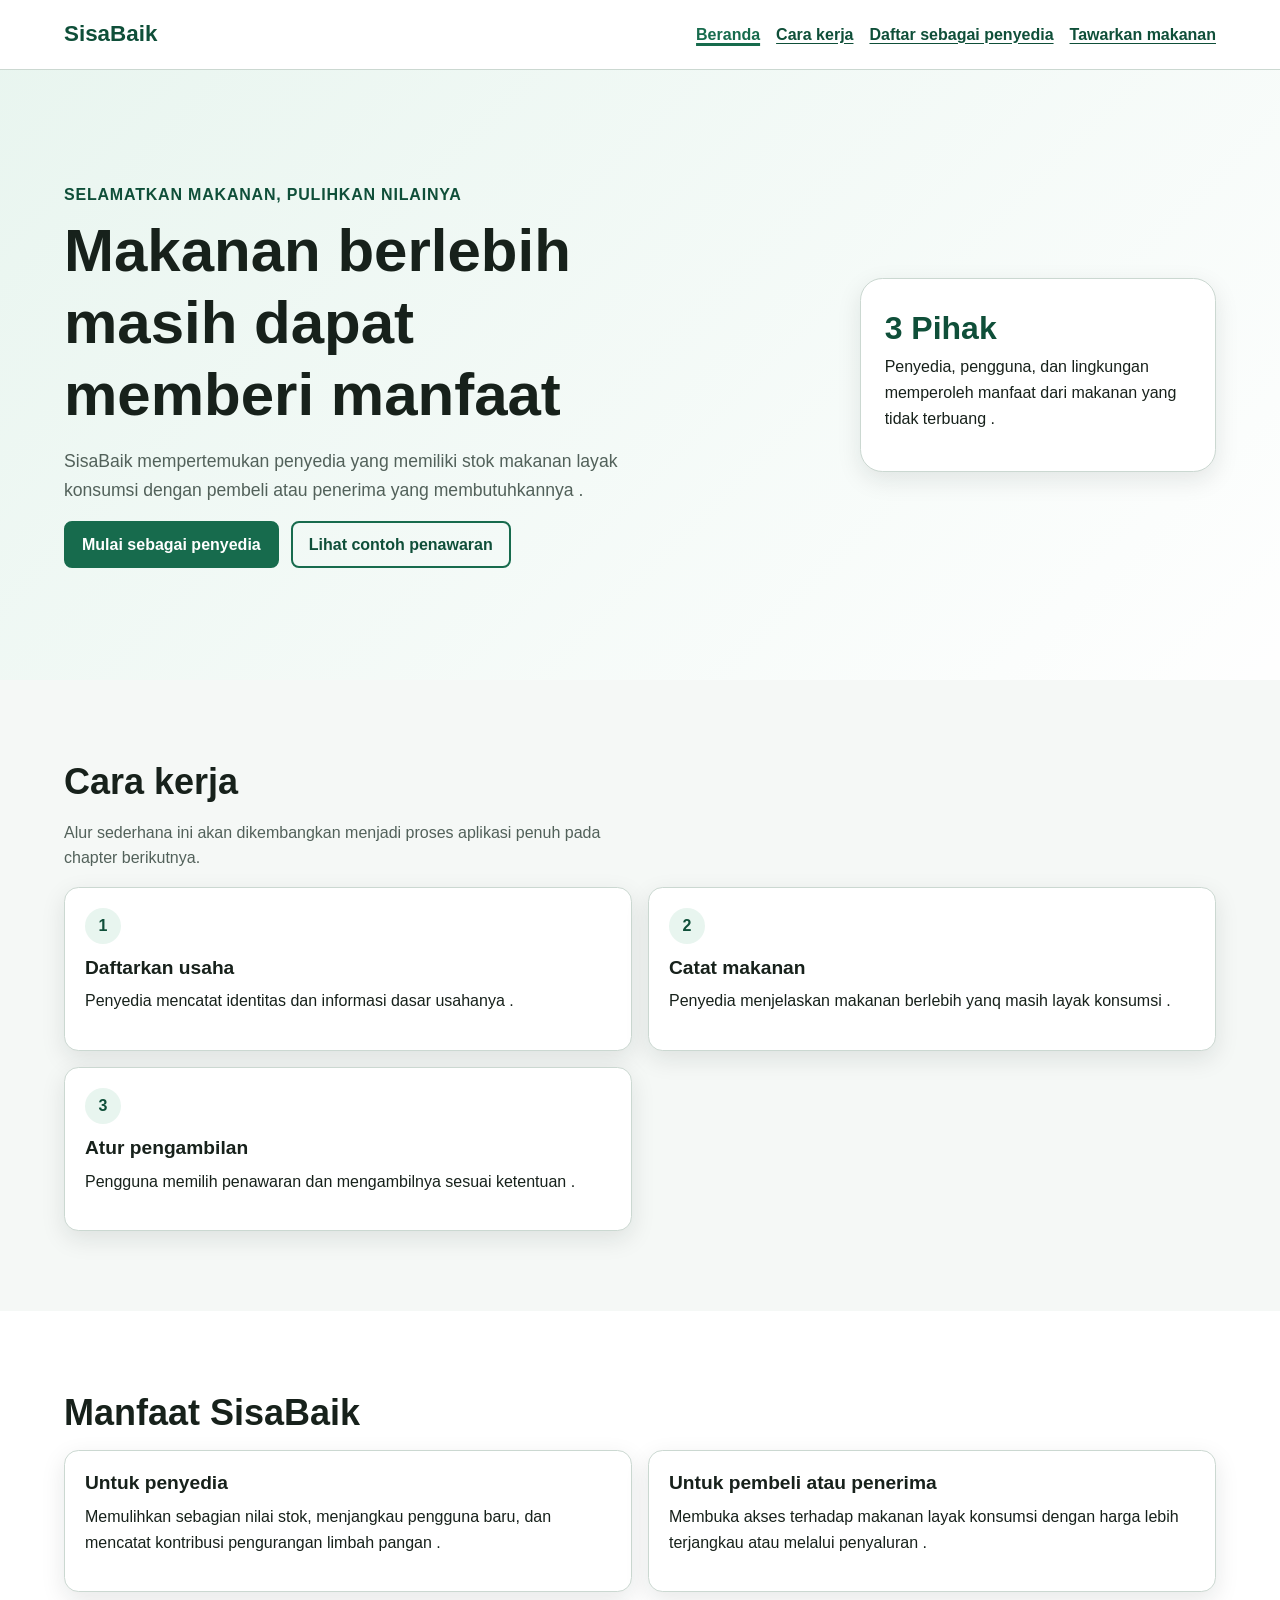
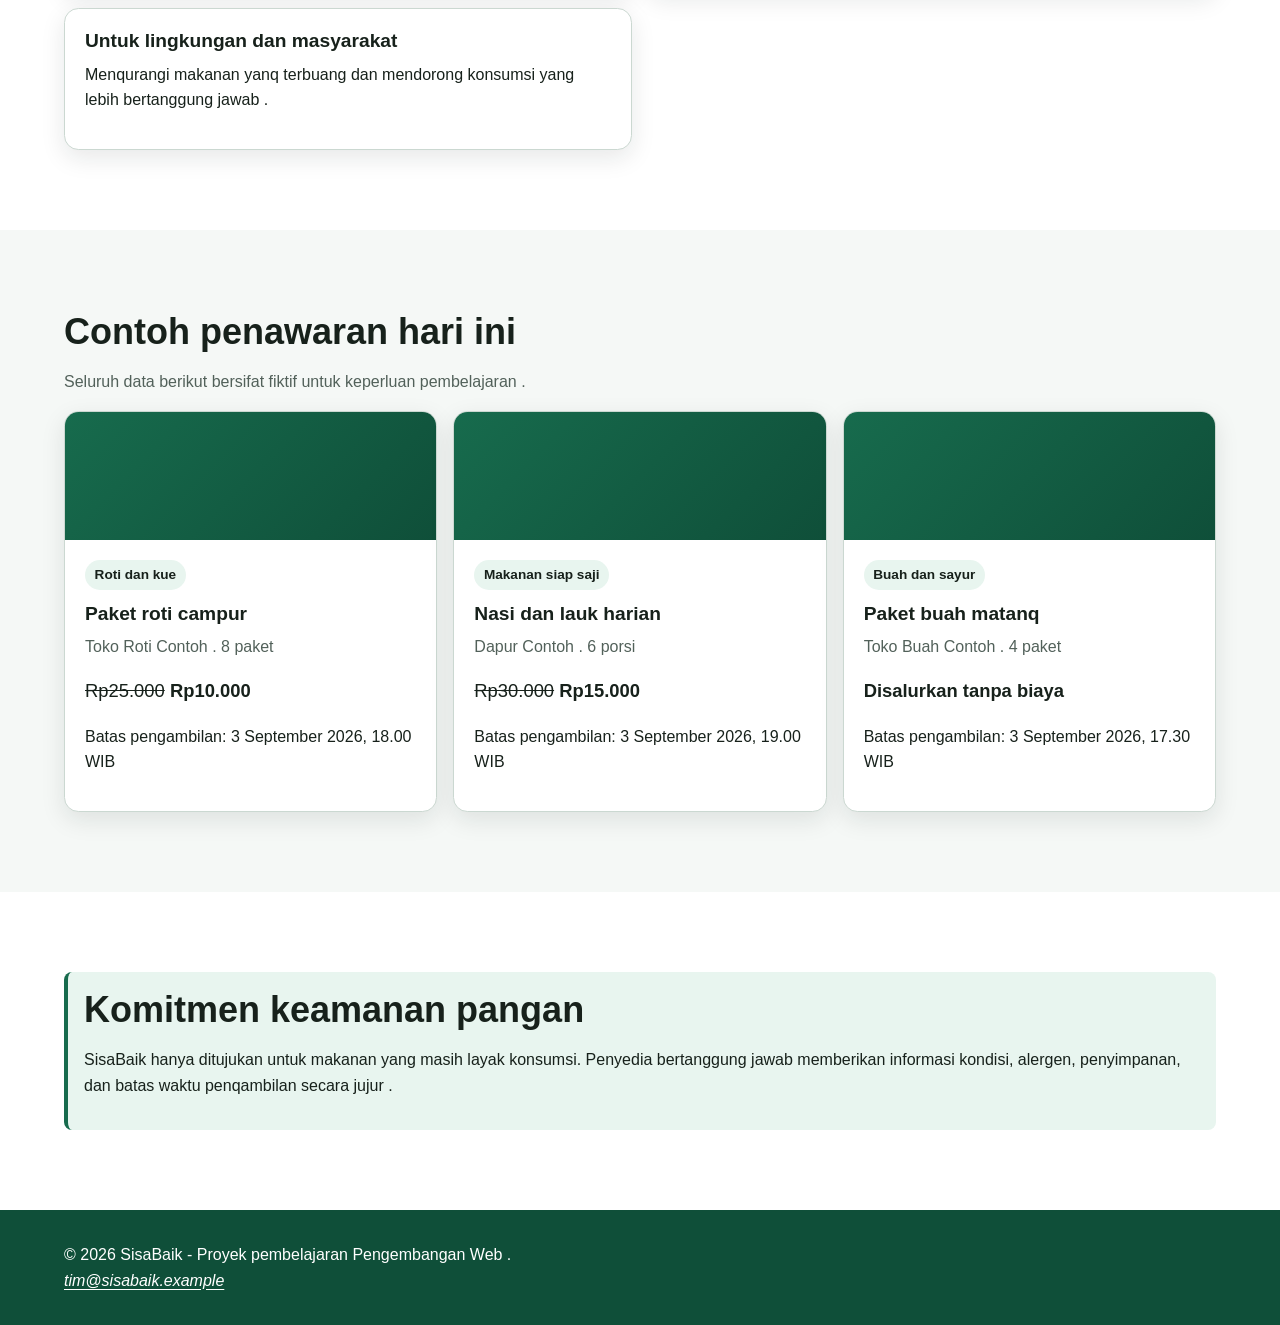
==== commit 8e9e6167: "feat:commit" ====
--- a/index.html
+++ b/index.html
@@ -41,7 +41,7 @@
     </div>
 
     <aside class="hero-panel" aria-label="Ringkasan manfaat SisaBaik">
-      <strong>3 pihak</strong>
+      <strong>3 Pihak</strong>
       <p>Penyedia, pengguna, dan lingkungan memperoleh manfaat dari makanan yang tidak terbuang .</p>
     </aside>
   </div>
@@ -52,7 +52,7 @@
     <h2 id="judul-cara-kerja">Cara kerja</h2>
     <p class="section-intro">Alur sederhana ini akan dikembangkan menjadi proses aplikasi penuh pada chapter
 berikutnya. </p>
-    <div class="steps-qrid">
+    <div class="steps-grid">
       <article class="card">
         <span class="step-number" aria-hidden="true">1</span>
         <h3>Daftarkan usaha</h3>
@@ -78,7 +78,7 @@
   <div class="container">
     <h2 id="judul-manfaat">Manfaat SisaBaik</h2>
 
-<div class="benefit-qrid">
+<div class="benefit-grid">
   <article class="card">
     <h3>Untuk penyedia</h3>
     <p>Memulihkan sebagian nilai stok, menjangkau pengguna baru, dan mencatat kontribusi pengurangan limbah
@@ -120,7 +120,7 @@
       <article class="offer-card">
         <div class="offer-card_visual" aria-hidden="true"></div>
         <div class="offer-card_content">
-          <span class="badqe">Makanan siap saji</span>
+          <span class="badge">Makanan siap saji</span>
 <h3>Nasi dan lauk harian</h3>
 <p class="offer-card_meta">Dapur Contoh . <data value="6">6 porsi</data></p>
 <p class="offer-card_price"><del>Rp30.000</del> <strong>Rp15.000</strong></p>
@@ -133,7 +133,7 @@
   <div class="offer-card_content">
     <span class="badge">Buah dan sayur</span>
     <h3>Paket buah matanq</h3>
-    <p class="offer-card __ meta">Toko Buah Contoh . <data value="4">4 paket</data></p>
+    <p class="offer-card_meta">Toko Buah Contoh . <data value="4">4 paket</data></p>
     <p class="offer-card_price"><strong>Disalurkan tanpa biaya</strong></p>
     <p>Batas pengambilan: <time datetime="2026-09-03T17:30:00+07:00">3 September 2026, 17.30 WIB</time></p>
   </div>
--- a/styles.css
+++ b/styles.css
@@ -10,9 +10,9 @@
     --color-border: #cbd8d1;
     --color-danger: #a52a2a;
     --shadow-card: 0 0.5rem 1.5rem rgb(23 33 27 / 10%);
-    --radius-small: 0.5 rem;
-    --radius-medium: 0.9 rem;
-    --radius-large: 1.4 rem;
+    --radius-small: 0.5rem;
+    --radius-medium: 0.9rem;
+    --radius-large: 1.4rem;
     --content-width: 72rem;
 }
 
@@ -61,7 +61,7 @@
 
 h3 {
     margin-block-end: 0.6rem;
-    font-size: 1.2 rem;
+    font-size: 1.2rem;
 }
 
 a {
@@ -95,7 +95,7 @@
 }
 
 .container {
-    width: min(100% -2rem. var(--content-width));
+    width: min(100% - 2rem, var(--content-width));
     margin-inline: auto;
 }
 
@@ -121,7 +121,7 @@
 .nav-list {
     display: flex;
     flex-wrap: wrap;
-    gap 0.5rem 1 rem;
+    gap: 0.5rem 1rem;
     margin: 0;
     padding: 0;
     list-style: none;
@@ -202,6 +202,7 @@
 .button:hover {
     background: var(--color-primary-dark);
     background-color: var(--color-primary-dark);
+    
 }
 
 .button-secondary {
@@ -260,30 +261,30 @@
     box-shadow: var(--shadow-card);
 }
 
-.offer-card__visual {
+.offer-card_visual {
     min-height: 8rem;
     background: linear-gradient(135deg, var(--color-primary), var(--color-primary-dark));
 }
 
-.offer-card__content {
+.offer-card_content {
     display: flex;
     flex: 1;
     flex-direction: column;
     padding: 1.25rem;
 }
 
-.offer-card__meta {
+.offer-card_meta {
     color: var(--color-muted);
 }
 
-.offer-card__price {
+.offer-card_price {
     margin-block-start: auto;
     font-size: 1.15rem;
 }
 
 .badge {
     display: inline-block;
-    width fit-content;
+    width: fit-content;
     margin-block-end: 0.75rem;
     padding: 0.25rem 0.6rem;
     border-radius : 999px;
@@ -300,13 +301,13 @@
 }
 
 .page-heading{
-    padding-block: clamp (2.5re, 7vw, 5rem) 2rem;
+    padding-block: clamp(2.5rem, 7vw, 5rem) 2rem;
 }
 
 .form-card {
     max-width: 56rem;
     margin-block-end: 3rem;
-    padding: clamp (1rem, 4vw, 2rem);
+    padding: clamp(1rem, 4vw, 2rem);
     border: 0.0625rem solid var(--color-border);
     border-radius: var(--radius-large);
     background: var(--color-surface);
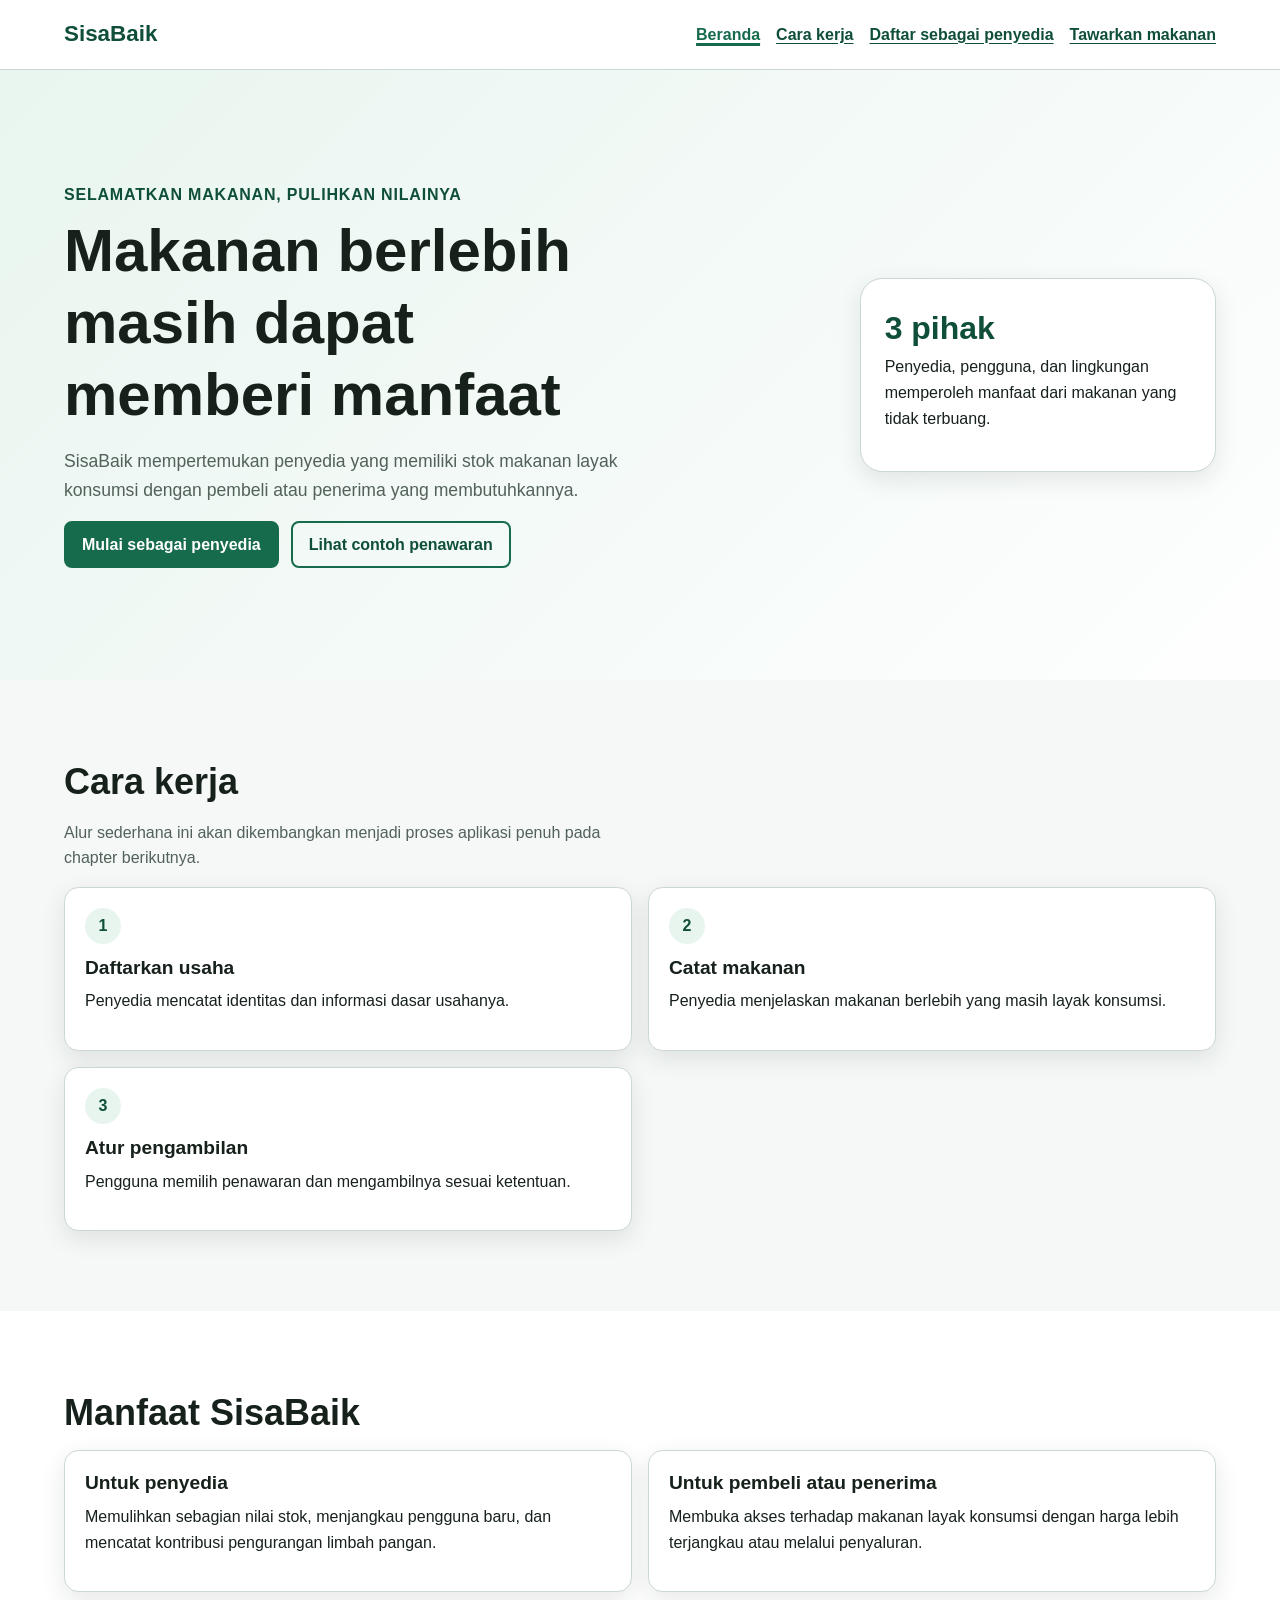
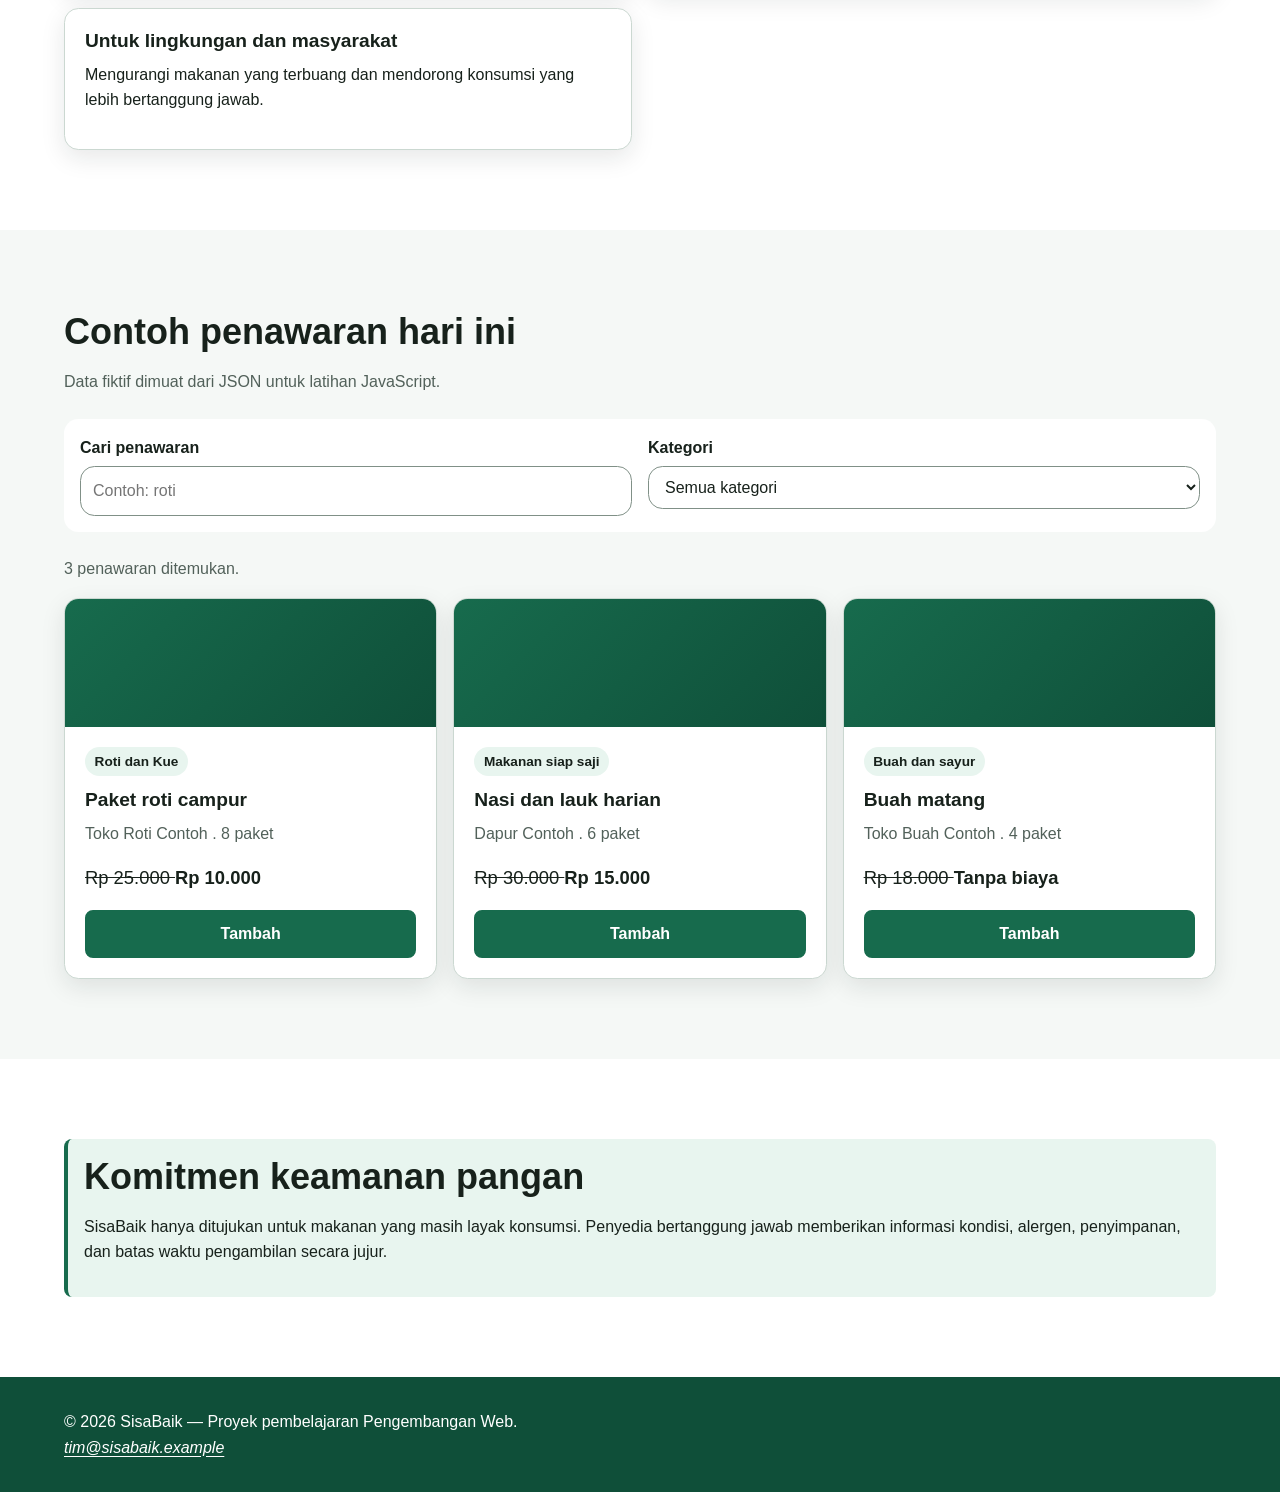
==== commit dc015894: "add app.js" ====
--- a/index.html
+++ b/index.html
@@ -3,10 +3,13 @@
   <head>
     <meta charset="utf-8">
     <meta name="viewport" content="width=device-width, initial-scale=1">
-    <meta name="description" content="SisaBaik membantu penyedia menawarkan makanan berlebih agar tetap bernilai,
-terjanqkau, dan tidak terbuanq.">
+    <meta
+      name="description"
+      content="SisaBaik membantu penyedia menawarkan makanan berlebih agar tetap bernilai, terjangkau, dan tidak terbuang."
+    >
     <title>Beranda | SisaBaik</title>
     <link rel="stylesheet" href="styles.css">
+    <script src="app.js" defer></script>
   </head>
 
   <body>
@@ -15,12 +18,21 @@
     <header class="site-header">
       <div class="container header-layout">
         <p class="brand">SisaBaik</p>
-        <nav aria-label="Naviqasi utama">
+
+        <nav aria-label="Navigasi utama">
           <ul class="nav-list">
-            <li><a href="index.html" aria-current="page">Beranda</a></li>
-            <li><a href="#cara-kerja">Cara kerja</a></li>
-            <li><a href="daftar-penyedia.html">Daftar sebagai penyedia</a></li>
-            <li><a href="tawarkan-makanan.html">Tawarkan makanan</a></li>
+            <li>
+              <a href="index.html" aria-current="page">Beranda</a>
+            </li>
+            <li>
+              <a href="#cara-kerja">Cara kerja</a>
+            </li>
+            <li>
+              <a href="daftar-penyedia.html">Daftar sebagai penyedia</a>
+            </li>
+            <li>
+              <a href="tawarkan-makanan.html">Tawarkan makanan</a>
+            </li>
           </ul>
         </nav>
       </div>
@@ -31,135 +43,171 @@
         <div class="container hero-layout">
           <div>
             <p class="eyebrow">Selamatkan makanan, pulihkan nilainya</p>
-            <h1 id="judul-utama">Makanan berlebih masih dapat memberi manfaat</h1>
-            <p class="lead">SisaBaik mempertemukan penyedia yang memiliki stok makanan layak konsumsi dengan pembeli
-atau penerima yang membutuhkannya .</p>
+
+            <h1 id="judul-utama">
+              Makanan berlebih masih dapat memberi manfaat
+            </h1>
+
+            <p class="lead">
+              SisaBaik mempertemukan penyedia yang memiliki stok makanan layak
+              konsumsi dengan pembeli atau penerima yang membutuhkannya.
+            </p>
+
             <div class="button-group">
-              <a class="button" href="daftar-penyedia.html">Mulai sebagai penyedia</a>
-              <a class="button button-secondary" href="#penawaran-contoh">Lihat contoh penawaran</a>
-          </div>
-    </div>
-
-    <aside class="hero-panel" aria-label="Ringkasan manfaat SisaBaik">
-      <strong>3 Pihak</strong>
-      <p>Penyedia, pengguna, dan lingkungan memperoleh manfaat dari makanan yang tidak terbuang .</p>
-    </aside>
-  </div>
-</section>
-
-<section class="section" id="cara-kerja" aria-labelledby="judul-cara-kerja">
-  <div class="container">
-    <h2 id="judul-cara-kerja">Cara kerja</h2>
-    <p class="section-intro">Alur sederhana ini akan dikembangkan menjadi proses aplikasi penuh pada chapter
-berikutnya. </p>
-    <div class="steps-grid">
-      <article class="card">
-        <span class="step-number" aria-hidden="true">1</span>
-        <h3>Daftarkan usaha</h3>
-        <p>Penyedia mencatat identitas dan informasi dasar usahanya .</p>
-      </article>
-    
-      <article class="card">
-        <span class="step-number" aria-hidden="true">2</span>
-        <h3>Catat makanan</h3>
-        <p>Penyedia menjelaskan makanan berlebih yanq masih layak konsumsi .</p>
-      </article>
-
-      <article class="card">
-        <span class="step-number" aria-hidden="true">3</span>
-        <h3>Atur pengambilan</h3>
-        <p>Pengguna memilih penawaran dan mengambilnya sesuai ketentuan .</p>
-      </article>
-    </div>
-  </div>
-</section>
-
-<section class="section section-alt" aria-labelledby="judul-manfaat">
-  <div class="container">
-    <h2 id="judul-manfaat">Manfaat SisaBaik</h2>
-
-<div class="benefit-grid">
-  <article class="card">
-    <h3>Untuk penyedia</h3>
-    <p>Memulihkan sebagian nilai stok, menjangkau pengguna baru, dan mencatat kontribusi pengurangan limbah
-pangan .</p>
-  </article>
-
-  <article class="card">
-    <h3>Untuk pembeli atau penerima</h3>
-    <p>Membuka akses terhadap makanan layak konsumsi dengan harga lebih terjangkau atau melalui
-penyaluran .</p>
-  </article>
-
-  <article class="card">
-    <h3>Untuk lingkungan dan masyarakat</h3>
-    <p>Menqurangi makanan yanq terbuang dan mendorong konsumsi yang lebih bertanggung jawab .</p>
-  </article>
-</div>
-</div>
-</section>
-
-<section class="section" id="penawaran-contoh" aria-labelledby="judul-penawaran">
-  <div class="container">
-    <h2 id="judul-penawaran">Contoh penawaran hari ini</h2>
-    <p class="section-intro">Seluruh data berikut bersifat fiktif untuk keperluan pembelajaran .</p>
-
-    <div class="offer-grid">
-      <article class="offer-card">
-        <div class="offer-card_visual" aria-hidden="true"></div>
-        <div class="offer-card_content">
-          <span class="badge">Roti dan kue</span>
-          <h3>Paket roti campur</h3>
-          <p class="offer-card_meta">Toko Roti Contoh . <data value="8">8 paket</data></p>
-          <p class="offer-card_price"><del>Rp25.000</del> <strong>Rp10.000</strong></p>
-          <p>Batas pengambilan: <time datetime ="2026-09-03T18:00:00+07:00">3 September 2026, 18.00
-WIB</time></p>
-        </div>
-      </article>
-
-      <article class="offer-card">
-        <div class="offer-card_visual" aria-hidden="true"></div>
-        <div class="offer-card_content">
-          <span class="badge">Makanan siap saji</span>
-<h3>Nasi dan lauk harian</h3>
-<p class="offer-card_meta">Dapur Contoh . <data value="6">6 porsi</data></p>
-<p class="offer-card_price"><del>Rp30.000</del> <strong>Rp15.000</strong></p>
-<p>Batas pengambilan: <time datetime="2026-09-03T19:00:00+07:00">3 September 2026, 19.00 WIB</time></p>
-</div>
-</article>
-
-<article class="offer-card">
-  <div class="offer-card_visual" aria-hidden="true"></div>
-  <div class="offer-card_content">
-    <span class="badge">Buah dan sayur</span>
-    <h3>Paket buah matanq</h3>
-    <p class="offer-card_meta">Toko Buah Contoh . <data value="4">4 paket</data></p>
-    <p class="offer-card_price"><strong>Disalurkan tanpa biaya</strong></p>
-    <p>Batas pengambilan: <time datetime="2026-09-03T17:30:00+07:00">3 September 2026, 17.30 WIB</time></p>
-  </div>
-</article>
-</div>
-</div>
-</section>
-
-<section class="section section-alt" aria-labelledby="judul-keamanan">
-  <div class="container">
-    <div class="notice">
-      <h2 id="judul-keamanan">Komitmen keamanan pangan</h2>
-      <p>SisaBaik hanya ditujukan untuk makanan yang masih layak konsumsi. Penyedia bertanggung jawab memberikan
-informasi kondisi, alergen, penyimpanan, dan batas waktu penqambilan secara jujur .</p>
-    </div>
-  </div>
-</section>
-</main>
-
-<footer class="site-footer">
-  <div class="container footer-layout">
-    <p>&copy; 2026 SisaBaik - Proyek pembelajaran Pengembangan Web .</p>
-    <address>
-      <a href="mailto:tim@sisabaik.example">tim@sisabaik.example</a>
-    </address>
-  </div>
-</footer>
-</body>
+              <a class="button" href="daftar-penyedia.html">
+                Mulai sebagai penyedia
+              </a>
+
+              <a class="button button-secondary" href="#penawaran-contoh">
+                Lihat contoh penawaran
+              </a>
+            </div>
+          </div>
+
+          <aside class="hero-panel" aria-label="Ringkasan manfaat SisaBaik">
+            <strong>3 pihak</strong>
+            <p>
+              Penyedia, pengguna, dan lingkungan memperoleh manfaat dari
+              makanan yang tidak terbuang.
+            </p>
+          </aside>
+        </div>
+      </section>
+
+      <section
+        class="section"
+        id="cara-kerja"
+        aria-labelledby="judul-cara-kerja"
+      >
+        <div class="container">
+          <h2 id="judul-cara-kerja">Cara kerja</h2>
+
+          <p class="section-intro">
+            Alur sederhana ini akan dikembangkan menjadi proses aplikasi penuh
+            pada chapter berikutnya.
+          </p>
+
+          <div class="steps-grid">
+            <article class="card">
+              <span class="step-number" aria-hidden="true">1</span>
+              <h3>Daftarkan usaha</h3>
+              <p>
+                Penyedia mencatat identitas dan informasi dasar usahanya.
+              </p>
+            </article>
+
+            <article class="card">
+              <span class="step-number" aria-hidden="true">2</span>
+              <h3>Catat makanan</h3>
+              <p>
+                Penyedia menjelaskan makanan berlebih yang masih layak
+                konsumsi.
+              </p>
+            </article>
+
+            <article class="card">
+              <span class="step-number" aria-hidden="true">3</span>
+              <h3>Atur pengambilan</h3>
+              <p>
+                Pengguna memilih penawaran dan mengambilnya sesuai ketentuan.
+              </p>
+            </article>
+          </div>
+        </div>
+      </section>
+
+      <section class="section section-alt" aria-labelledby="judul-manfaat">
+        <div class="container">
+          <h2 id="judul-manfaat">Manfaat SisaBaik</h2>
+
+          <div class="benefit-grid">
+            <article class="card">
+              <h3>Untuk penyedia</h3>
+              <p>
+                Memulihkan sebagian nilai stok, menjangkau pengguna baru, dan
+                mencatat kontribusi pengurangan limbah pangan.
+              </p>
+            </article>
+
+            <article class="card">
+              <h3>Untuk pembeli atau penerima</h3>
+              <p>
+                Membuka akses terhadap makanan layak konsumsi dengan harga
+                lebih terjangkau atau melalui penyaluran.
+              </p>
+            </article>
+
+            <article class="card">
+              <h3>Untuk lingkungan dan masyarakat</h3>
+              <p>
+                Mengurangi makanan yang terbuang dan mendorong konsumsi yang
+                lebih bertanggung jawab.
+              </p>
+            </article>
+          </div>
+        </div>
+      </section>
+
+      <section
+        class="section"
+        id="penawaran-contoh"
+        aria-labelledby="judul-penawaran"
+      >
+        <div class="container">
+          <h2 id="judul-penawaran">Contoh penawaran hari ini</h2>
+          <p class="section-intro">Data fiktif dimuat dari JSON untuk latihan JavaScript.</p>
+          <form class="filter-panel" id="filter-form" role="search">
+          <p>
+            <label for="kata-kunci">Cari penawaran</label><br>
+            <input id="kata-kunci" name="kata-kunci" type="search" placeholder="Contoh: roti">
+          </p>
+          <p>
+            <label for="kategori">Kategori</label><br>
+            <select id="filter-kategori" name="kategori">
+              <option value="semua">Semua kategori</option>
+              <option value="makanan-siap-saji">Makanan Siap saji</option>
+              <option value="roti-kue">Roti dan kue</option>
+              <option value="buah-sayur">Buah dan sayur</option>
+            </select>
+          </p>
+          </form>
+          <p id="status-katalog" class="status-message" role="status" aria-live="polite">Memuat penawaran...</p>
+          <div class="offer-grid" id="daftar-penawaran">
+          <aside class="cart-summary" aria-labelledby="judul-ringkasan">
+            <h3 id="judul-ringkasan">Ringkasan pemesanan</h3>
+            <p><span id="jumlah-item">0</span> item . total <strong id="total-pesanan">Rp0</strong></p>
+          </aside>
+          </div>
+        </div>
+      </section>
+            
+      <section class="section section-alt" aria-labelledby="judul-keamanan">
+        <div class="container">
+          <div class="notice">
+            <h2 id="judul-keamanan">Komitmen keamanan pangan</h2>
+
+            <p>
+              SisaBaik hanya ditujukan untuk makanan yang masih layak konsumsi.
+              Penyedia bertanggung jawab memberikan informasi kondisi, alergen,
+              penyimpanan, dan batas waktu pengambilan secara jujur.
+            </p>
+          </div>
+        </div>
+      </section>
+    </main>
+
+    <footer class="site-footer">
+      <div class="container footer-layout">
+        <p>
+          &copy; 2026 SisaBaik — Proyek pembelajaran Pengembangan Web.
+        </p>
+
+        <address>
+          <a href="mailto:tim@sisabaik.example">
+            tim@sisabaik.example
+          </a>
+        </address>
+      </div>
+    </footer>
+  </body>
 </html>
--- a/styles.css
+++ b/styles.css
@@ -420,4 +420,13 @@
     html {
         scroll-behavior: auto;
     }
-}+}
+
+
+.filter-panel { display:grid; gap:1rem; margin-block:1.5rem; padding: 1rem; border:0.0625rem solid var( -- color-border);
+border-radius:var(--radius-medium); background:var(--color-surface); }
+.filter-panel p { margin:0; }
+.status-message { min-height:1.6em; color:var(--color-muted); }
+.cart-summary { margin-block-start:1.5rem; padding: 1rem; border-radius:var(--radius-medium); background:var(--color-primary-soft); }
+.error-message { color:var(--color-danger); font-weight:700; }
+@media (min-width:48rem) { .filter-panel { grid-template-columns:repeat(2,minmax(0,1fr)); } }
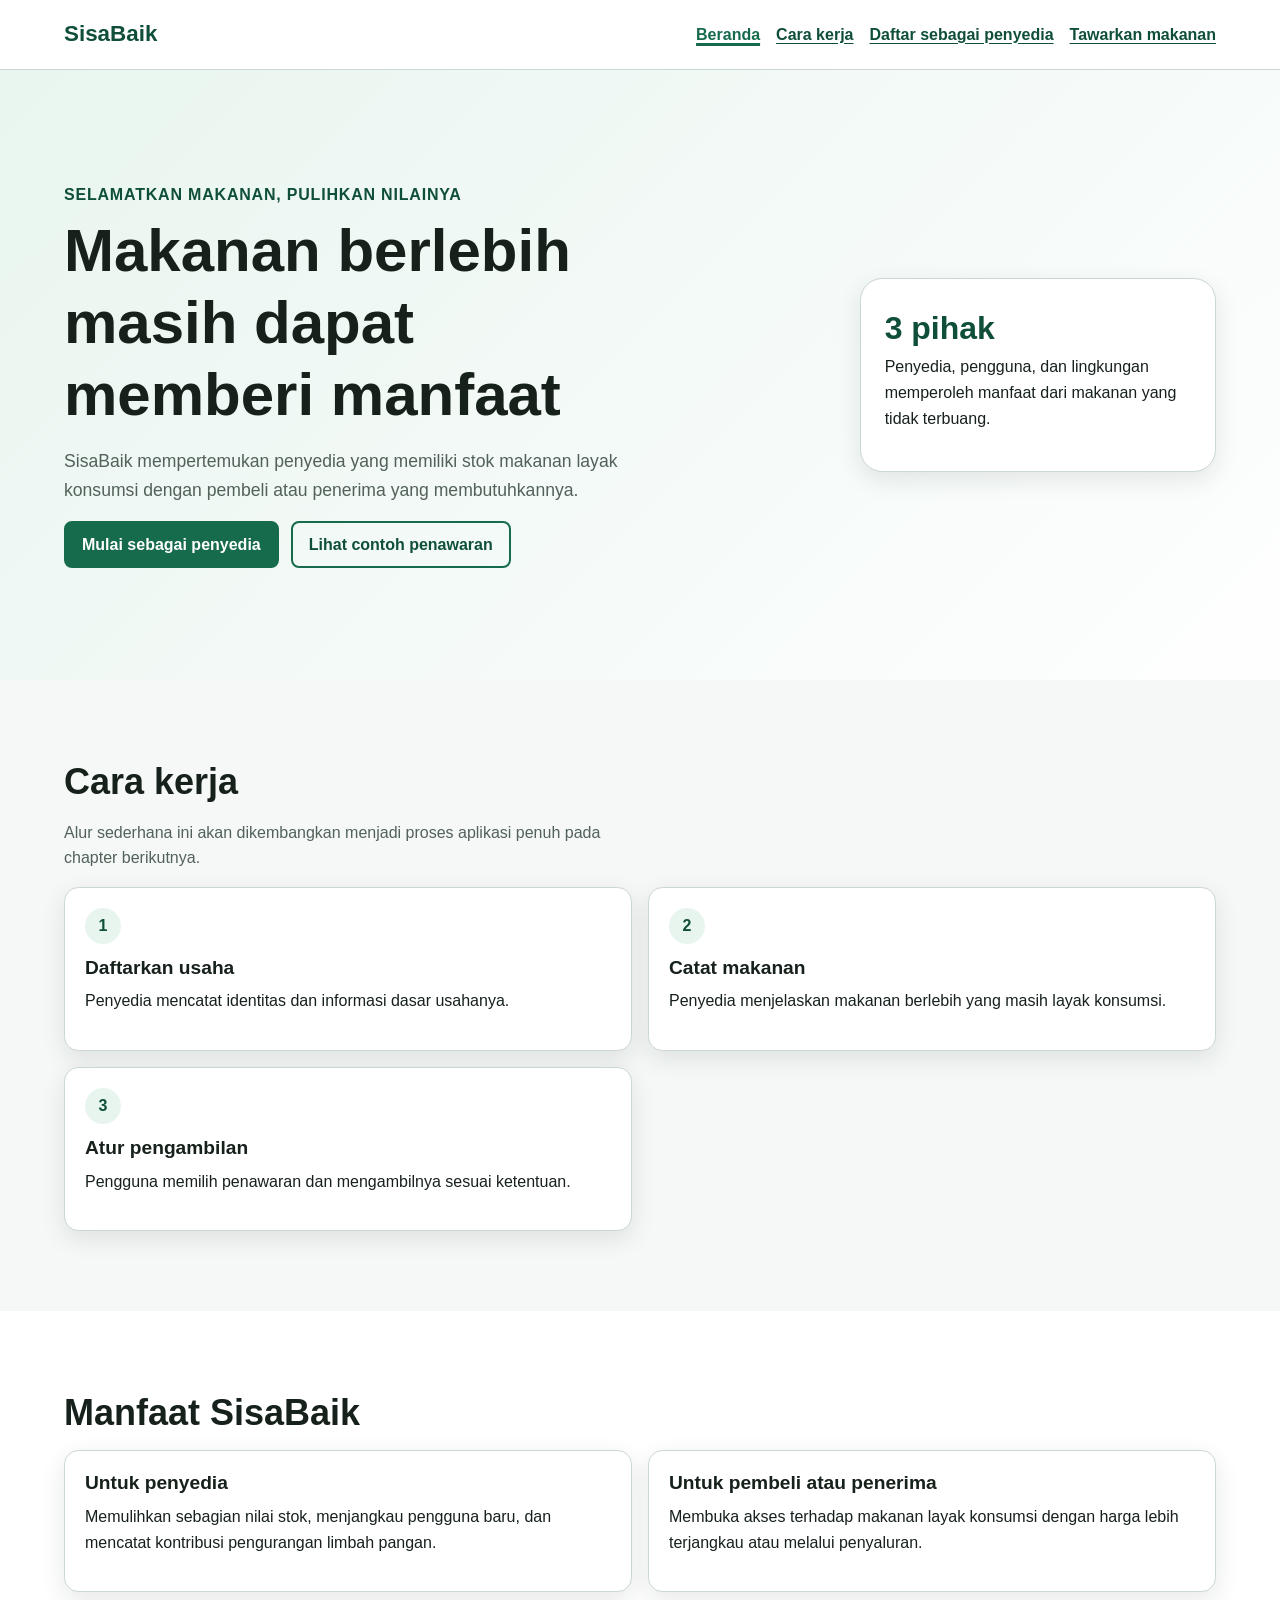
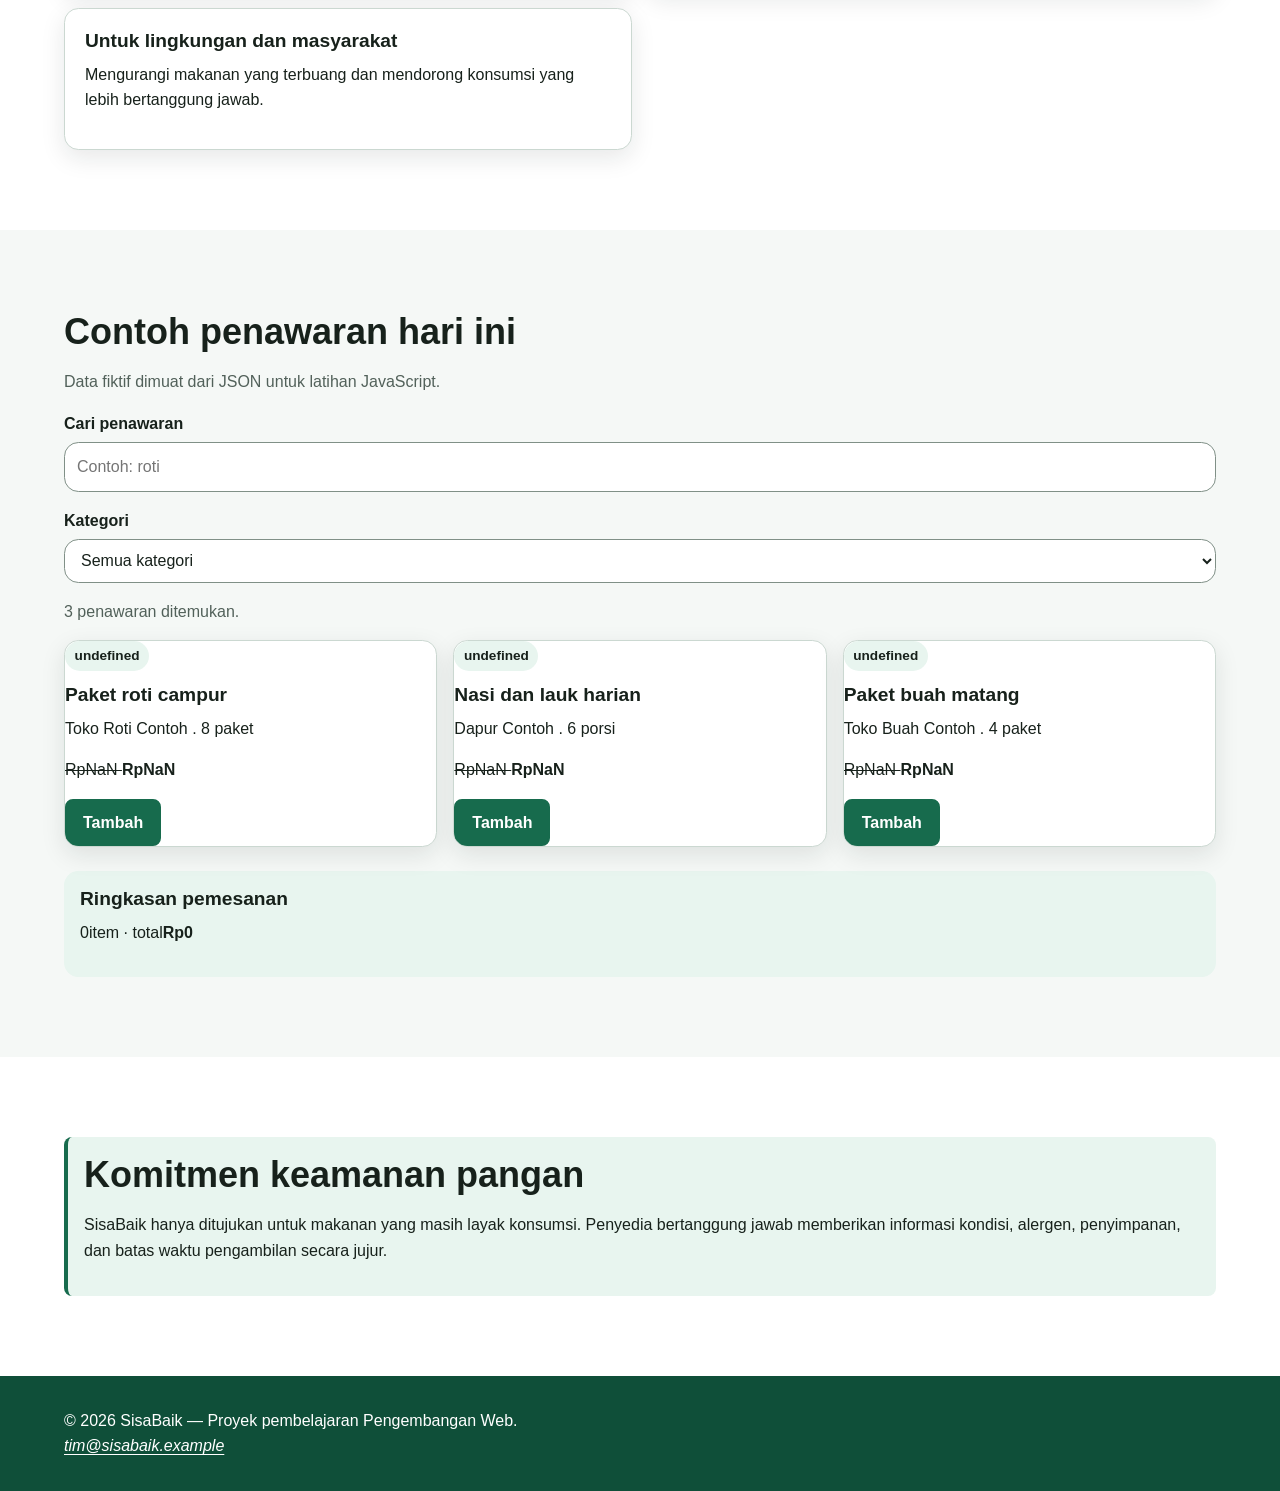
==== commit 7f9e7e24: "feat: add JSON-powered offer catalog" ====
--- a/index.html
+++ b/index.html
@@ -1,19 +1,24 @@
 <!doctype html>
 <html lang="id">
   <head>
-    <meta charset="utf-8">
-    <meta name="viewport" content="width=device-width, initial-scale=1">
+    <meta charset="utf-8" />
+    <meta name="viewport" content="width=device-width, initial-scale=1" />
+
     <meta
       name="description"
       content="SisaBaik membantu penyedia menawarkan makanan berlebih agar tetap bernilai, terjangkau, dan tidak terbuang."
-    >
+    />
+
     <title>Beranda | SisaBaik</title>
-    <link rel="stylesheet" href="styles.css">
+
+    <link rel="stylesheet" href="styles.css" />
+    <script src="app.js" defer></script>
+    <form id="form-penawaran" action="tawarkan-makanan.html" method="get" aria-describedby="petunjuk-wajib">
     <script src="app.js" defer></script>
   </head>
 
   <body>
-    <a class="skip-link" href="#konten-utama">Lewati ke konten utama</a>
+    <a class="skip-link" href="#konten-utama"> Lewati ke konten utama </a>
 
     <header class="site-header">
       <div class="container header-layout">
@@ -39,6 +44,7 @@
     </header>
 
     <main id="konten-utama" tabindex="-1">
+      <!-- Hero -->
       <section class="hero" aria-labelledby="judul-utama">
         <div class="container hero-layout">
           <div>
@@ -66,14 +72,16 @@
 
           <aside class="hero-panel" aria-label="Ringkasan manfaat SisaBaik">
             <strong>3 pihak</strong>
-            <p>
-              Penyedia, pengguna, dan lingkungan memperoleh manfaat dari
-              makanan yang tidak terbuang.
+
+            <p>
+              Penyedia, pengguna, dan lingkungan memperoleh manfaat dari makanan
+              yang tidak terbuang.
             </p>
           </aside>
         </div>
       </section>
 
+      <!-- Cara Kerja -->
       <section
         class="section"
         id="cara-kerja"
@@ -90,24 +98,27 @@
           <div class="steps-grid">
             <article class="card">
               <span class="step-number" aria-hidden="true">1</span>
+
               <h3>Daftarkan usaha</h3>
-              <p>
-                Penyedia mencatat identitas dan informasi dasar usahanya.
-              </p>
+
+              <p>Penyedia mencatat identitas dan informasi dasar usahanya.</p>
             </article>
 
             <article class="card">
               <span class="step-number" aria-hidden="true">2</span>
+
               <h3>Catat makanan</h3>
-              <p>
-                Penyedia menjelaskan makanan berlebih yang masih layak
-                konsumsi.
+
+              <p>
+                Penyedia menjelaskan makanan berlebih yang masih layak konsumsi.
               </p>
             </article>
 
             <article class="card">
               <span class="step-number" aria-hidden="true">3</span>
+
               <h3>Atur pengambilan</h3>
+
               <p>
                 Pengguna memilih penawaran dan mengambilnya sesuai ketentuan.
               </p>
@@ -116,6 +127,7 @@
         </div>
       </section>
 
+      <!-- Manfaat -->
       <section class="section section-alt" aria-labelledby="judul-manfaat">
         <div class="container">
           <h2 id="judul-manfaat">Manfaat SisaBaik</h2>
@@ -123,6 +135,7 @@
           <div class="benefit-grid">
             <article class="card">
               <h3>Untuk penyedia</h3>
+
               <p>
                 Memulihkan sebagian nilai stok, menjangkau pengguna baru, dan
                 mencatat kontribusi pengurangan limbah pangan.
@@ -131,14 +144,16 @@
 
             <article class="card">
               <h3>Untuk pembeli atau penerima</h3>
-              <p>
-                Membuka akses terhadap makanan layak konsumsi dengan harga
-                lebih terjangkau atau melalui penyaluran.
+
+              <p>
+                Membuka akses terhadap makanan layak konsumsi dengan harga lebih
+                terjangkau atau melalui penyaluran.
               </p>
             </article>
 
             <article class="card">
               <h3>Untuk lingkungan dan masyarakat</h3>
+
               <p>
                 Mengurangi makanan yang terbuang dan mendorong konsumsi yang
                 lebih bertanggung jawab.
@@ -148,6 +163,7 @@
         </div>
       </section>
 
+      <!-- Penawaran -->
       <section
         class="section"
         id="penawaran-contoh"
@@ -155,32 +171,54 @@
       >
         <div class="container">
           <h2 id="judul-penawaran">Contoh penawaran hari ini</h2>
-          <p class="section-intro">Data fiktif dimuat dari JSON untuk latihan JavaScript.</p>
+
+          <p class="section-intro">
+            Data fiktif dimuat dari JSON untuk latihan JavaScript.
+          </p>
+
           <form class="filter-panel" id="filter-form" role="search">
-          <p>
-            <label for="kata-kunci">Cari penawaran</label><br>
-            <input id="kata-kunci" name="kata-kunci" type="search" placeholder="Contoh: roti">
+            <p>
+              <label for="kata-kunci">Cari penawaran</label>
+              <br />
+
+              <input
+                id="kata-kunci"
+                name="kata_kunci"
+                type="search"
+                placeholder="Contoh: roti">
+            </p>
+
+            <p>
+              <label for="filter-kategori">Kategori</label>
+              <br />
+
+              <select id="filter-kategori" name="kategori">
+                <option value="semua">Semua kategori</option>
+                <option value="makanan-siap-saji">Makanan siap saji</option>
+                <option value="roti-kue">Roti dan kue</option>
+                <option value="buah-sayur">Buah dan sayur</option>
+              </select>
+            </p>
+          </form>
+
+          <p
+            id="status-katalog"
+            class="status-message"
+            role="status"
+            aria-live="polite"
+          >
+            Memuat penawaran…
           </p>
-          <p>
-            <label for="kategori">Kategori</label><br>
-            <select id="filter-kategori" name="kategori">
-              <option value="semua">Semua kategori</option>
-              <option value="makanan-siap-saji">Makanan Siap saji</option>
-              <option value="roti-kue">Roti dan kue</option>
-              <option value="buah-sayur">Buah dan sayur</option>
-            </select>
-          </p>
-          </form>
-          <p id="status-katalog" class="status-message" role="status" aria-live="polite">Memuat penawaran...</p>
-          <div class="offer-grid" id="daftar-penawaran">
+
+          <div class="offer-grid" id="daftar-penawaran"></div>
           <aside class="cart-summary" aria-labelledby="judul-ringkasan">
             <h3 id="judul-ringkasan">Ringkasan pemesanan</h3>
-            <p><span id="jumlah-item">0</span> item . total <strong id="total-pesanan">Rp0</strong></p>
+
+            <p><span id="jumlah-item">0</span>item · total<strong id="total-pesanan">Rp0</strong></p>
           </aside>
-          </div>
-        </div>
-      </section>
-            
+        </div>
+      </section>
+
       <section class="section section-alt" aria-labelledby="judul-keamanan">
         <div class="container">
           <div class="notice">
@@ -198,14 +236,10 @@
 
     <footer class="site-footer">
       <div class="container footer-layout">
-        <p>
-          &copy; 2026 SisaBaik — Proyek pembelajaran Pengembangan Web.
-        </p>
+        <p>&copy; 2026 SisaBaik — Proyek pembelajaran Pengembangan Web.</p>
 
         <address>
-          <a href="mailto:tim@sisabaik.example">
-            tim@sisabaik.example
-          </a>
+          <a href="mailto:tim@sisabaik.example"> tim@sisabaik.example </a>
         </address>
       </div>
     </footer>
--- a/styles.css
+++ b/styles.css
@@ -261,23 +261,23 @@
     box-shadow: var(--shadow-card);
 }
 
-.offer-card_visual {
+.offer-card__visual {
     min-height: 8rem;
     background: linear-gradient(135deg, var(--color-primary), var(--color-primary-dark));
 }
 
-.offer-card_content {
+.offer-card__content {
     display: flex;
     flex: 1;
     flex-direction: column;
     padding: 1.25rem;
 }
 
-.offer-card_meta {
+.offer-card__meta {
     color: var(--color-muted);
 }
 
-.offer-card_price {
+.offer-card__price {
     margin-block-start: auto;
     font-size: 1.15rem;
 }
@@ -423,10 +423,20 @@
 }
 
 
-.filter-panel { display:grid; gap:1rem; margin-block:1.5rem; padding: 1rem; border:0.0625rem solid var( -- color-border);
+.filter-panel 
+    { display:grid; gap:1rem; margin-block:1.5rem; padding: 1rem; border:0.0625rem solid var( -- color-border);
 border-radius:var(--radius-medium); background:var(--color-surface); }
-.filter-panel p { margin:0; }
-.status-message { min-height:1.6em; color:var(--color-muted); }
-.cart-summary { margin-block-start:1.5rem; padding: 1rem; border-radius:var(--radius-medium); background:var(--color-primary-soft); }
-.error-message { color:var(--color-danger); font-weight:700; }
-@media (min-width:48rem) { .filter-panel { grid-template-columns:repeat(2,minmax(0,1fr)); } }+
+.filter-panel p 
+    { margin:0; }
+
+.status-message 
+    { min-height:1.6em; color:var(--color-muted); }
+
+.cart-summary 
+    { margin-block-start:1.5rem; padding: 1rem; border-radius:var(--radius-medium); background:var(--color-primary-soft); }
+
+.error-message 
+    { color:var(--color-danger); font-weight:700; }
+
+    @media (min-width:48rem) { .filter-panel { grid-template-columns:repeat(2,minmax(0,1fr)); } }
